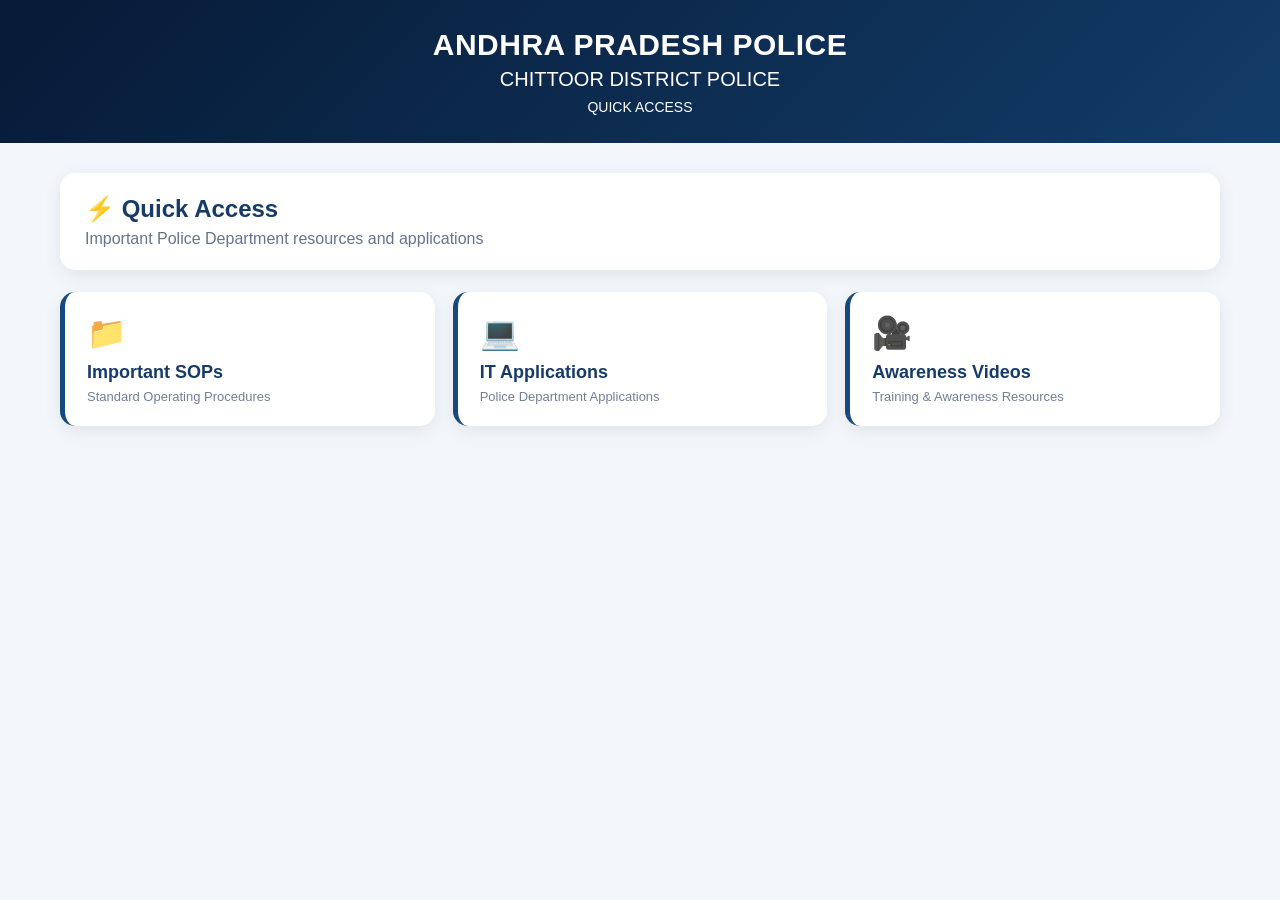
==== quicklinks.html @ dff14f7d "Create quicklinks.html" ====
<!DOCTYPE html>
<html lang="en">
<head>
<meta charset="UTF-8">
<meta name="viewport" content="width=device-width, initial-scale=1.0">

<title>Chittoor Police - Quick Access</title>

<style>

* {
    box-sizing: border-box;
}

body {
    margin: 0;
    font-family: Arial, Helvetica, sans-serif;
    background: #f3f6fa;
    color: #173b68;
}

/* HEADER */

.header {
    background: linear-gradient(135deg, #071a36, #123c68);
    color: white;
    text-align: center;
    padding: 28px 20px;
}

.header h1 {
    margin: 0;
    font-size: 30px;
    letter-spacing: .5px;
}

.header h2 {
    margin: 6px 0 0;
    font-size: 20px;
    font-weight: 500;
}

.header p {
    margin: 8px 0 0;
    font-size: 14px;
}

/* CONTAINER */

.container {
    max-width: 1200px;
    margin: 30px auto;
    padding: 0 20px;
}

/* TITLE */

.title-box {
    background: white;
    padding: 22px 25px;
    border-radius: 15px;
    box-shadow: 0 5px 18px rgba(0,0,0,.08);
    margin-bottom: 22px;
}

.title-box h2 {
    margin: 0;
    font-size: 24px;
}

.title-box p {
    margin: 7px 0 0;
    color: #64748b;
}

/* QUICK LINKS */

.quick-links {
    display: grid;
    grid-template-columns: repeat(3, 1fr);
    gap: 18px;
}

/* CARD */

.quick-card {
    background: white;
    border-radius: 15px;
    padding: 22px;
    text-decoration: none;
    color: #173b68;
    border-left: 5px solid #174a7c;
    box-shadow: 0 5px 18px rgba(0,0,0,.08);
    transition: all .2s ease;
    min-height: 125px;
}

.quick-card:hover {
    transform: translateY(-4px);
    box-shadow: 0 9px 25px rgba(0,0,0,.13);
}

.icon {
    font-size: 32px;
    margin-bottom: 10px;
}

.quick-card h3 {
    margin: 0 0 6px;
    font-size: 18px;
}

.quick-card p {
    margin: 0;
    color: #718096;
    font-size: 13px;
}

/* MOBILE */

@media (max-width: 800px) {

    .quick-links {
        grid-template-columns: 1fr;
    }

    .header h1 {
        font-size: 24px;
    }

    .header h2 {
        font-size: 17px;
    }
}

</style>
</head>

<body>

<header class="header">

    <h1>ANDHRA PRADESH POLICE</h1>

    <h2>CHITTOOR DISTRICT POLICE</h2>

    <p>QUICK ACCESS</p>

</header>


<div class="container">

    <div class="title-box">

        <h2>⚡ Quick Access</h2>

        <p>
            Important Police Department resources and applications
        </p>

    </div>


    <div class="quick-links">


        <!-- IMPORTANT SOPS -->

        <a href="#" class="quick-card">

            <div class="icon">📁</div>

            <h3>Important SOPs</h3>

            <p>
                Standard Operating Procedures
            </p>

        </a>


        <!-- IT APPLICATIONS -->

        <a href="#" class="quick-card">

            <div class="icon">💻</div>

            <h3>IT Applications</h3>

            <p>
                Police Department Applications
            </p>

        </a>


        <!-- AWARENESS VIDEOS -->

        <a href="#" class="quick-card">

            <div class="icon">🎥</div>

            <h3>Awareness Videos</h3>

            <p>
                Training & Awareness Resources
            </p>

        </a>


    </div>

</div>

</body>
</html>
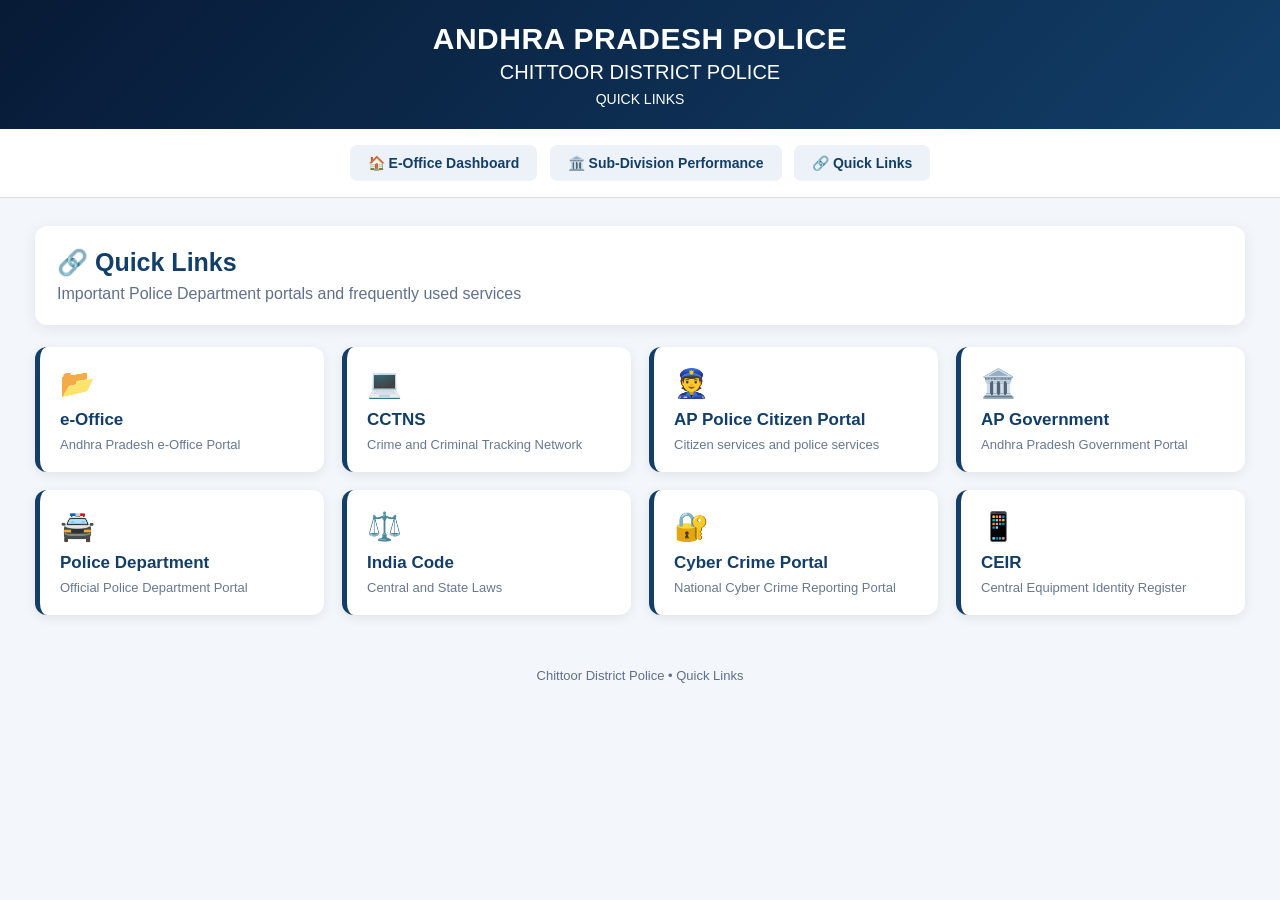
==== commit e6bbd3ee: "Update quicklinks.html" ====
--- a/quicklinks.html
+++ b/quicklinks.html
@@ -4,10 +4,9 @@
 <meta charset="UTF-8">
 <meta name="viewport" content="width=device-width, initial-scale=1.0">
 
-<title>Chittoor Police - Quick Access</title>
+<title>Chittoor Police - Quick Links</title>
 
 <style>
-
 * {
     box-sizing: border-box;
 }
@@ -16,202 +15,238 @@
     margin: 0;
     font-family: Arial, Helvetica, sans-serif;
     background: #f3f6fa;
-    color: #173b68;
+    color: #172033;
 }
 
 /* HEADER */
-
 .header {
-    background: linear-gradient(135deg, #071a36, #123c68);
+    background: linear-gradient(135deg, #071a36, #123e68);
     color: white;
     text-align: center;
-    padding: 28px 20px;
+    padding: 22px 15px;
+    box-shadow: 0 3px 12px rgba(0,0,0,0.20);
 }
 
 .header h1 {
     margin: 0;
     font-size: 30px;
-    letter-spacing: .5px;
+    letter-spacing: 0.5px;
 }
 
 .header h2 {
-    margin: 6px 0 0;
+    margin: 5px 0 0;
     font-size: 20px;
     font-weight: 500;
 }
 
 .header p {
-    margin: 8px 0 0;
+    margin: 7px 0 0;
     font-size: 14px;
 }
 
-/* CONTAINER */
-
+/* NAVIGATION */
+.nav {
+    background: white;
+    padding: 12px;
+    text-align: center;
+    border-bottom: 1px solid #ddd;
+}
+
+.nav a {
+    display: inline-block;
+    text-decoration: none;
+    color: #123e68;
+    background: #edf2f8;
+    padding: 10px 18px;
+    margin: 4px;
+    border-radius: 7px;
+    font-weight: bold;
+    font-size: 14px;
+}
+
+.nav a:hover {
+    background: #123e68;
+    color: white;
+}
+
+/* MAIN */
 .container {
-    max-width: 1200px;
-    margin: 30px auto;
+    max-width: 1250px;
+    margin: 28px auto;
     padding: 0 20px;
 }
-
-/* TITLE */
 
 .title-box {
     background: white;
-    padding: 22px 25px;
-    border-radius: 15px;
-    box-shadow: 0 5px 18px rgba(0,0,0,.08);
+    border-radius: 12px;
+    padding: 22px;
+    box-shadow: 0 3px 15px rgba(0,0,0,0.08);
     margin-bottom: 22px;
 }
 
 .title-box h2 {
     margin: 0;
-    font-size: 24px;
+    color: #123e68;
+    font-size: 25px;
 }
 
 .title-box p {
+    margin: 8px 0 0;
+    color: #60708a;
+}
+
+/* QUICK LINKS GRID */
+.links {
+    display: grid;
+    grid-template-columns: repeat(4, 1fr);
+    gap: 18px;
+}
+
+.link-card {
+    background: white;
+    border-radius: 12px;
+    padding: 20px;
+    text-decoration: none;
+    color: #172033;
+    border-left: 5px solid #123e68;
+    box-shadow: 0 3px 12px rgba(0,0,0,0.08);
+    transition: 0.2s;
+}
+
+.link-card:hover {
+    transform: translateY(-3px);
+    box-shadow: 0 7px 18px rgba(0,0,0,0.15);
+    background: #f8fbff;
+}
+
+.icon {
+    font-size: 28px;
+    margin-bottom: 10px;
+}
+
+.link-card h3 {
+    margin: 0;
+    color: #123e68;
+    font-size: 17px;
+}
+
+.link-card p {
     margin: 7px 0 0;
-    color: #64748b;
-}
-
-/* QUICK LINKS */
-
-.quick-links {
-    display: grid;
-    grid-template-columns: repeat(3, 1fr);
-    gap: 18px;
-}
-
-/* CARD */
-
-.quick-card {
-    background: white;
-    border-radius: 15px;
-    padding: 22px;
-    text-decoration: none;
-    color: #173b68;
-    border-left: 5px solid #174a7c;
-    box-shadow: 0 5px 18px rgba(0,0,0,.08);
-    transition: all .2s ease;
-    min-height: 125px;
-}
-
-.quick-card:hover {
-    transform: translateY(-4px);
-    box-shadow: 0 9px 25px rgba(0,0,0,.13);
-}
-
-.icon {
-    font-size: 32px;
-    margin-bottom: 10px;
-}
-
-.quick-card h3 {
-    margin: 0 0 6px;
-    font-size: 18px;
-}
-
-.quick-card p {
-    margin: 0;
-    color: #718096;
+    color: #687891;
     font-size: 13px;
 }
 
+/* FOOTER */
+.footer {
+    text-align: center;
+    padding: 25px;
+    color: #60708a;
+    font-size: 13px;
+}
+
 /* MOBILE */
-
-@media (max-width: 800px) {
-
-    .quick-links {
+@media (max-width: 900px) {
+    .links {
+        grid-template-columns: repeat(2, 1fr);
+    }
+}
+
+@media (max-width: 600px) {
+    .links {
         grid-template-columns: 1fr;
     }
 
     .header h1 {
-        font-size: 24px;
+        font-size: 23px;
     }
 
     .header h2 {
         font-size: 17px;
     }
 }
-
 </style>
 </head>
 
 <body>
 
-<header class="header">
-
+<!-- HEADER -->
+<div class="header">
     <h1>ANDHRA PRADESH POLICE</h1>
-
     <h2>CHITTOOR DISTRICT POLICE</h2>
-
-    <p>QUICK ACCESS</p>
-
-</header>
-
-
+    <p>QUICK LINKS</p>
+</div>
+
+<!-- NAVIGATION -->
+<div class="nav">
+    <a href="index.html">🏠 E-Office Dashboard</a>
+    <a href="subdivision.html">🏛️ Sub-Division Performance</a>
+    <a href="quicklinks.html">🔗 Quick Links</a>
+</div>
+
+<!-- MAIN -->
 <div class="container">
 
     <div class="title-box">
-
-        <h2>⚡ Quick Access</h2>
-
-        <p>
-            Important Police Department resources and applications
-        </p>
-
+        <h2>🔗 Quick Links</h2>
+        <p>Important Police Department portals and frequently used services</p>
     </div>
 
-
-    <div class="quick-links">
-
-
-        <!-- IMPORTANT SOPS -->
-
-        <a href="#" class="quick-card">
-
-            <div class="icon">📁</div>
-
-            <h3>Important SOPs</h3>
-
-            <p>
-                Standard Operating Procedures
-            </p>
-
-        </a>
-
-
-        <!-- IT APPLICATIONS -->
-
-        <a href="#" class="quick-card">
-
+    <div class="links">
+
+        <a class="link-card" href="https://www.eoffice.ap.gov.in/" target="_blank">
+            <div class="icon">📂</div>
+            <h3>e-Office</h3>
+            <p>Andhra Pradesh e-Office Portal</p>
+        </a>
+
+        <a class="link-card" href="https://cctns.ap.gov.in/" target="_blank">
             <div class="icon">💻</div>
-
-            <h3>IT Applications</h3>
-
-            <p>
-                Police Department Applications
-            </p>
-
-        </a>
-
-
-        <!-- AWARENESS VIDEOS -->
-
-        <a href="#" class="quick-card">
-
-            <div class="icon">🎥</div>
-
-            <h3>Awareness Videos</h3>
-
-            <p>
-                Training & Awareness Resources
-            </p>
-
-        </a>
-
+            <h3>CCTNS</h3>
+            <p>Crime and Criminal Tracking Network</p>
+        </a>
+
+        <a class="link-card" href="https://citizen.appolice.gov.in/" target="_blank">
+            <div class="icon">👮</div>
+            <h3>AP Police Citizen Portal</h3>
+            <p>Citizen services and police services</p>
+        </a>
+
+        <a class="link-card" href="https://www.ap.gov.in/" target="_blank">
+            <div class="icon">🏛️</div>
+            <h3>AP Government</h3>
+            <p>Andhra Pradesh Government Portal</p>
+        </a>
+
+        <a class="link-card" href="https://www.police.gov.in/" target="_blank">
+            <div class="icon">🚔</div>
+            <h3>Police Department</h3>
+            <p>Official Police Department Portal</p>
+        </a>
+
+        <a class="link-card" href="https://www.indiacode.nic.in/" target="_blank">
+            <div class="icon">⚖️</div>
+            <h3>India Code</h3>
+            <p>Central and State Laws</p>
+        </a>
+
+        <a class="link-card" href="https://www.cybercrime.gov.in/" target="_blank">
+            <div class="icon">🔐</div>
+            <h3>Cyber Crime Portal</h3>
+            <p>National Cyber Crime Reporting Portal</p>
+        </a>
+
+        <a class="link-card" href="https://www.ceir.gov.in/" target="_blank">
+            <div class="icon">📱</div>
+            <h3>CEIR</h3>
+            <p>Central Equipment Identity Register</p>
+        </a>
 
     </div>
 
+</div>
+
+<div class="footer">
+    Chittoor District Police • Quick Links
 </div>
 
 </body>
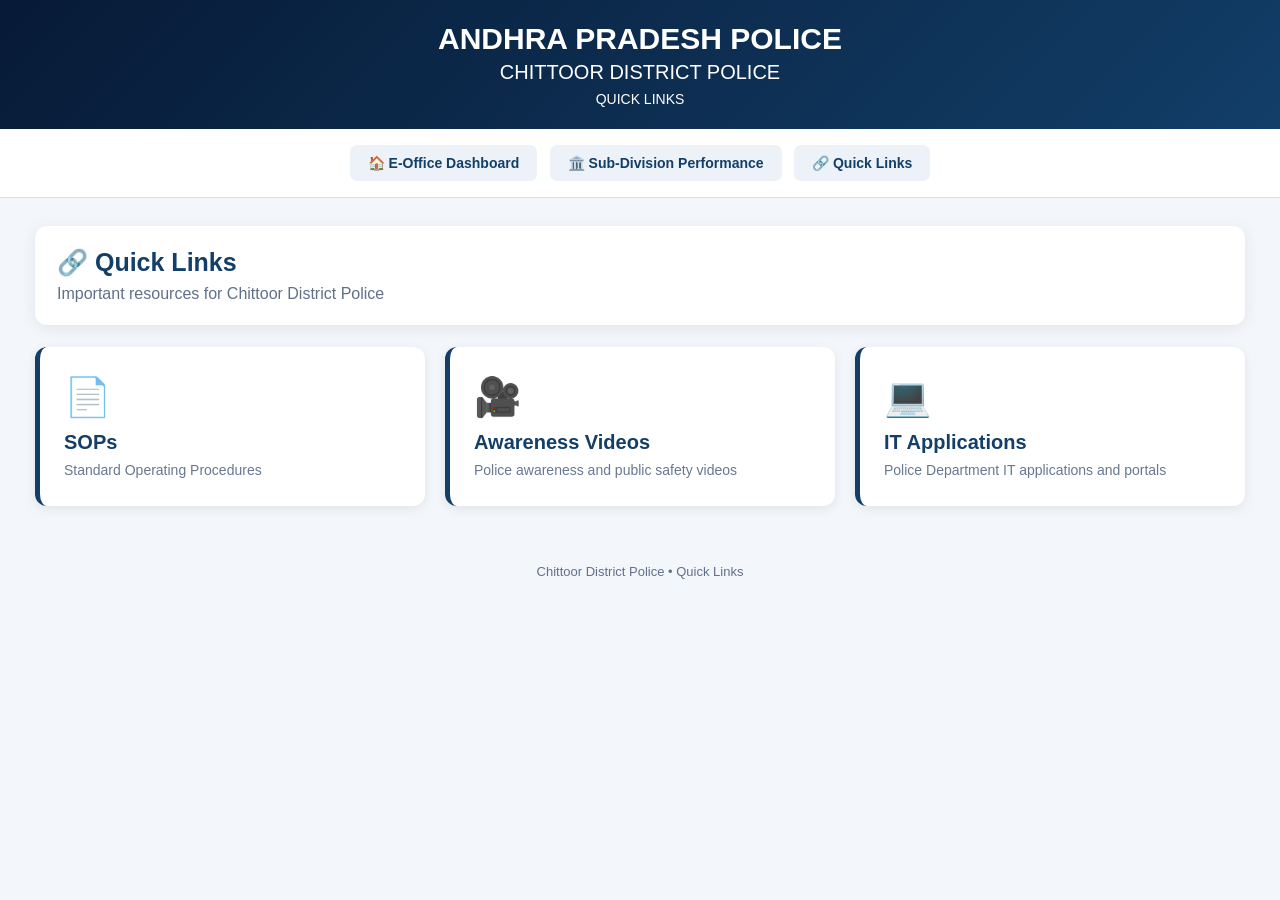
==== commit 740d3169: "Update quicklinks.html" ====
--- a/quicklinks.html
+++ b/quicklinks.html
@@ -24,13 +24,11 @@
     color: white;
     text-align: center;
     padding: 22px 15px;
-    box-shadow: 0 3px 12px rgba(0,0,0,0.20);
 }
 
 .header h1 {
     margin: 0;
     font-size: 30px;
-    letter-spacing: 0.5px;
 }
 
 .header h2 {
@@ -80,8 +78,8 @@
     background: white;
     border-radius: 12px;
     padding: 22px;
+    margin-bottom: 22px;
     box-shadow: 0 3px 15px rgba(0,0,0,0.08);
-    margin-bottom: 22px;
 }
 
 .title-box h2 {
@@ -95,51 +93,51 @@
     color: #60708a;
 }
 
-/* QUICK LINKS GRID */
+/* LINK CARDS */
 .links {
     display: grid;
-    grid-template-columns: repeat(4, 1fr);
-    gap: 18px;
+    grid-template-columns: repeat(3, 1fr);
+    gap: 20px;
 }
 
 .link-card {
     background: white;
     border-radius: 12px;
-    padding: 20px;
+    padding: 28px 24px;
     text-decoration: none;
     color: #172033;
     border-left: 5px solid #123e68;
     box-shadow: 0 3px 12px rgba(0,0,0,0.08);
     transition: 0.2s;
+    min-height: 150px;
 }
 
 .link-card:hover {
     transform: translateY(-3px);
     box-shadow: 0 7px 18px rgba(0,0,0,0.15);
-    background: #f8fbff;
 }
 
 .icon {
-    font-size: 28px;
-    margin-bottom: 10px;
+    font-size: 38px;
+    margin-bottom: 12px;
 }
 
 .link-card h3 {
     margin: 0;
     color: #123e68;
-    font-size: 17px;
+    font-size: 20px;
 }
 
 .link-card p {
-    margin: 7px 0 0;
+    margin: 8px 0 0;
     color: #687891;
-    font-size: 13px;
+    font-size: 14px;
 }
 
 /* FOOTER */
 .footer {
     text-align: center;
-    padding: 25px;
+    padding: 30px;
     color: #60708a;
     font-size: 13px;
 }
@@ -147,21 +145,7 @@
 /* MOBILE */
 @media (max-width: 900px) {
     .links {
-        grid-template-columns: repeat(2, 1fr);
-    }
-}
-
-@media (max-width: 600px) {
-    .links {
         grid-template-columns: 1fr;
-    }
-
-    .header h1 {
-        font-size: 23px;
-    }
-
-    .header h2 {
-        font-size: 17px;
     }
 }
 </style>
@@ -188,57 +172,30 @@
 
     <div class="title-box">
         <h2>🔗 Quick Links</h2>
-        <p>Important Police Department portals and frequently used services</p>
+        <p>Important resources for Chittoor District Police</p>
     </div>
 
     <div class="links">
 
-        <a class="link-card" href="https://www.eoffice.ap.gov.in/" target="_blank">
-            <div class="icon">📂</div>
-            <h3>e-Office</h3>
-            <p>Andhra Pradesh e-Office Portal</p>
+        <!-- SOPs -->
+        <a class="link-card" href="#" onclick="alert('SOPs section will be added here.'); return false;">
+            <div class="icon">📄</div>
+            <h3>SOPs</h3>
+            <p>Standard Operating Procedures</p>
         </a>
 
-        <a class="link-card" href="https://cctns.ap.gov.in/" target="_blank">
+        <!-- Awareness Videos -->
+        <a class="link-card" href="#" onclick="alert('Awareness Videos section will be added here.'); return false;">
+            <div class="icon">🎥</div>
+            <h3>Awareness Videos</h3>
+            <p>Police awareness and public safety videos</p>
+        </a>
+
+        <!-- IT Applications -->
+        <a class="link-card" href="#" onclick="alert('IT Applications section will be added here.'); return false;">
             <div class="icon">💻</div>
-            <h3>CCTNS</h3>
-            <p>Crime and Criminal Tracking Network</p>
-        </a>
-
-        <a class="link-card" href="https://citizen.appolice.gov.in/" target="_blank">
-            <div class="icon">👮</div>
-            <h3>AP Police Citizen Portal</h3>
-            <p>Citizen services and police services</p>
-        </a>
-
-        <a class="link-card" href="https://www.ap.gov.in/" target="_blank">
-            <div class="icon">🏛️</div>
-            <h3>AP Government</h3>
-            <p>Andhra Pradesh Government Portal</p>
-        </a>
-
-        <a class="link-card" href="https://www.police.gov.in/" target="_blank">
-            <div class="icon">🚔</div>
-            <h3>Police Department</h3>
-            <p>Official Police Department Portal</p>
-        </a>
-
-        <a class="link-card" href="https://www.indiacode.nic.in/" target="_blank">
-            <div class="icon">⚖️</div>
-            <h3>India Code</h3>
-            <p>Central and State Laws</p>
-        </a>
-
-        <a class="link-card" href="https://www.cybercrime.gov.in/" target="_blank">
-            <div class="icon">🔐</div>
-            <h3>Cyber Crime Portal</h3>
-            <p>National Cyber Crime Reporting Portal</p>
-        </a>
-
-        <a class="link-card" href="https://www.ceir.gov.in/" target="_blank">
-            <div class="icon">📱</div>
-            <h3>CEIR</h3>
-            <p>Central Equipment Identity Register</p>
+            <h3>IT Applications</h3>
+            <p>Police Department IT applications and portals</p>
         </a>
 
     </div>
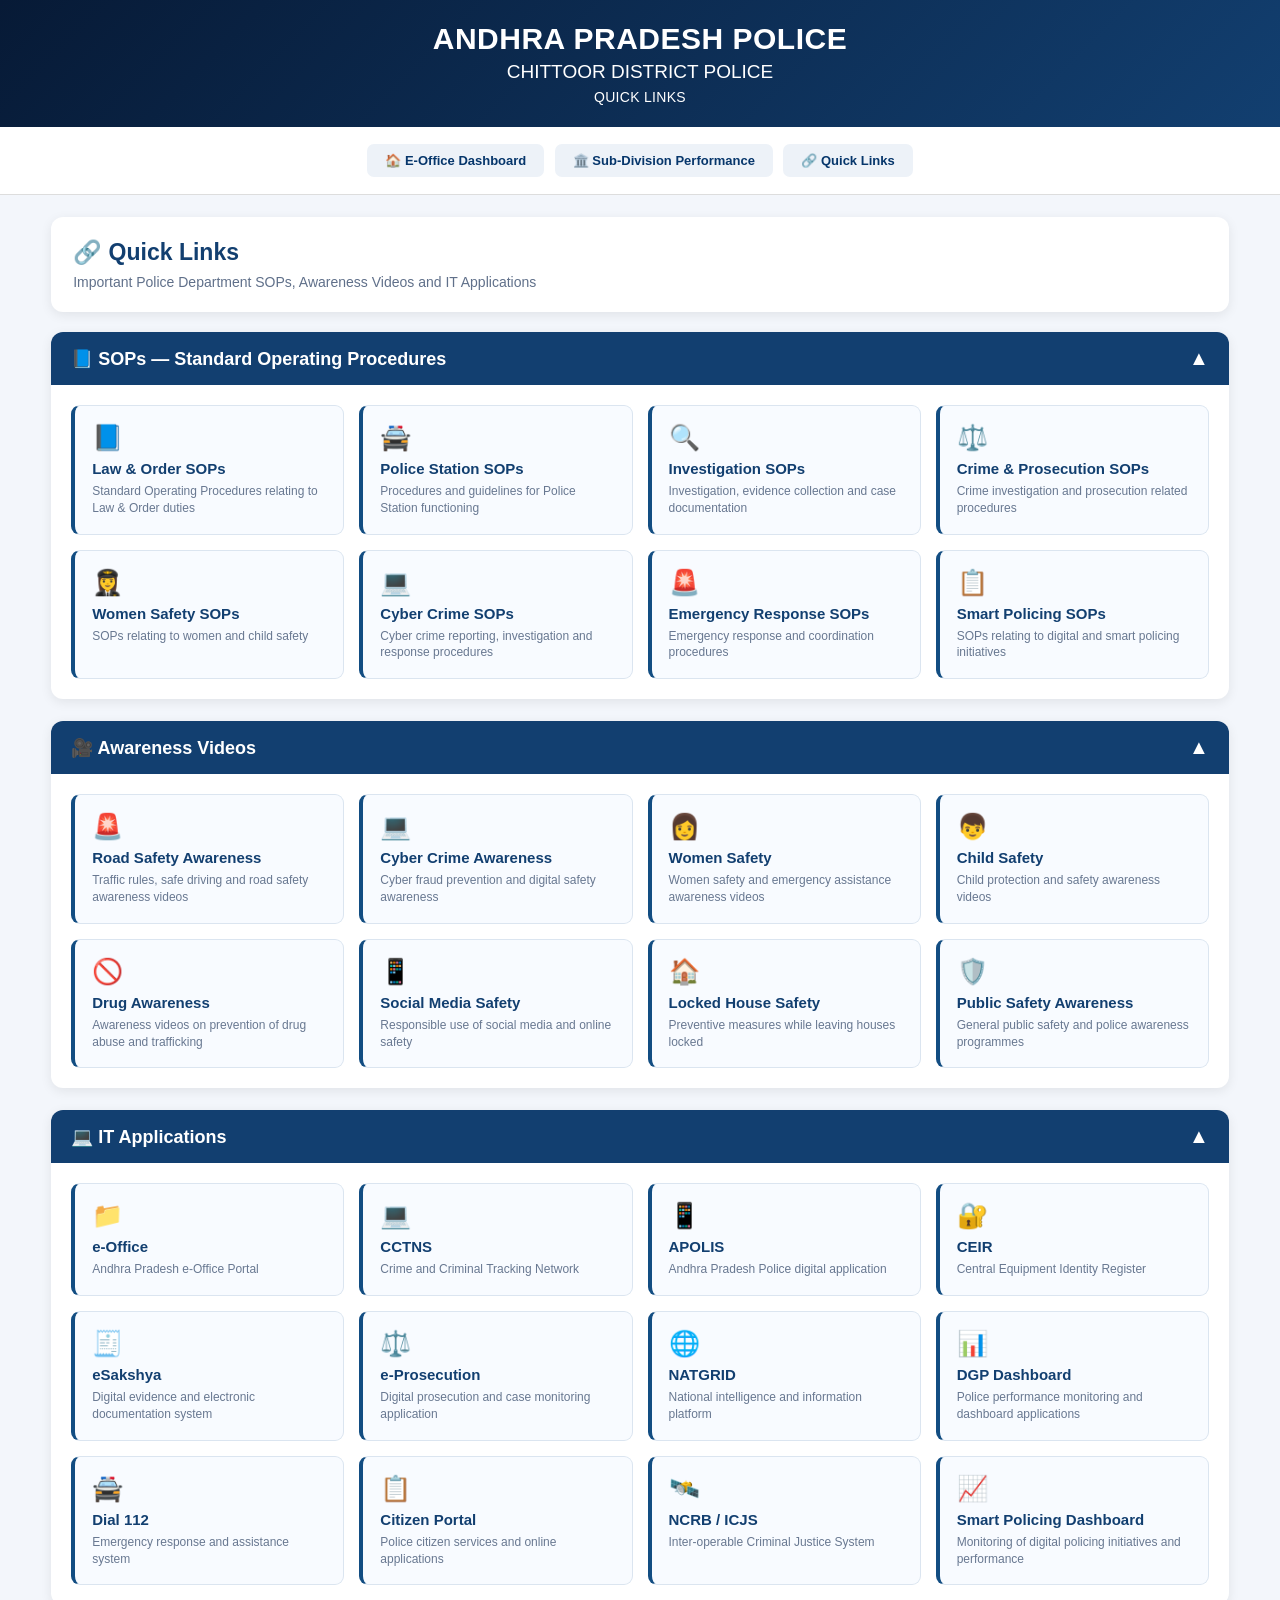
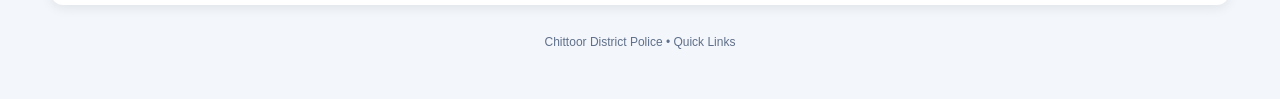
==== commit e26d86a2: "Update quicklinks.html" ====
--- a/quicklinks.html
+++ b/quicklinks.html
@@ -7,204 +7,808 @@
 <title>Chittoor Police - Quick Links</title>
 
 <style>
-* {
-    box-sizing: border-box;
-}
-
-body {
-    margin: 0;
-    font-family: Arial, Helvetica, sans-serif;
-    background: #f3f6fa;
-    color: #172033;
-}
-
-/* HEADER */
-.header {
-    background: linear-gradient(135deg, #071a36, #123e68);
-    color: white;
-    text-align: center;
-    padding: 22px 15px;
-}
-
-.header h1 {
-    margin: 0;
-    font-size: 30px;
-}
-
-.header h2 {
-    margin: 5px 0 0;
-    font-size: 20px;
-    font-weight: 500;
-}
-
-.header p {
-    margin: 7px 0 0;
-    font-size: 14px;
-}
-
-/* NAVIGATION */
-.nav {
-    background: white;
-    padding: 12px;
-    text-align: center;
-    border-bottom: 1px solid #ddd;
-}
-
-.nav a {
-    display: inline-block;
-    text-decoration: none;
-    color: #123e68;
-    background: #edf2f8;
-    padding: 10px 18px;
-    margin: 4px;
-    border-radius: 7px;
-    font-weight: bold;
-    font-size: 14px;
-}
-
-.nav a:hover {
-    background: #123e68;
-    color: white;
-}
-
-/* MAIN */
-.container {
-    max-width: 1250px;
-    margin: 28px auto;
-    padding: 0 20px;
-}
-
-.title-box {
-    background: white;
-    border-radius: 12px;
-    padding: 22px;
-    margin-bottom: 22px;
-    box-shadow: 0 3px 15px rgba(0,0,0,0.08);
-}
-
-.title-box h2 {
-    margin: 0;
-    color: #123e68;
-    font-size: 25px;
-}
-
-.title-box p {
-    margin: 8px 0 0;
-    color: #60708a;
-}
-
-/* LINK CARDS */
-.links {
-    display: grid;
-    grid-template-columns: repeat(3, 1fr);
-    gap: 20px;
-}
-
-.link-card {
-    background: white;
-    border-radius: 12px;
-    padding: 28px 24px;
-    text-decoration: none;
-    color: #172033;
-    border-left: 5px solid #123e68;
-    box-shadow: 0 3px 12px rgba(0,0,0,0.08);
-    transition: 0.2s;
-    min-height: 150px;
-}
-
-.link-card:hover {
-    transform: translateY(-3px);
-    box-shadow: 0 7px 18px rgba(0,0,0,0.15);
-}
-
-.icon {
-    font-size: 38px;
-    margin-bottom: 12px;
-}
-
-.link-card h3 {
-    margin: 0;
-    color: #123e68;
-    font-size: 20px;
-}
-
-.link-card p {
-    margin: 8px 0 0;
-    color: #687891;
-    font-size: 14px;
-}
-
-/* FOOTER */
-.footer {
-    text-align: center;
-    padding: 30px;
-    color: #60708a;
-    font-size: 13px;
-}
-
-/* MOBILE */
-@media (max-width: 900px) {
-    .links {
-        grid-template-columns: 1fr;
+
+*{
+    box-sizing:border-box;
+}
+
+body{
+    margin:0;
+    font-family:Arial, Helvetica, sans-serif;
+    background:#f3f6fb;
+    color:#172033;
+}
+
+/* ================= HEADER ================= */
+
+.header{
+    background:linear-gradient(135deg,#071a36,#123f70);
+    color:white;
+    text-align:center;
+    padding:22px 15px;
+}
+
+.header h1{
+    margin:0;
+    font-size:30px;
+    letter-spacing:.5px;
+}
+
+.header h2{
+    margin:5px 0 0;
+    font-size:19px;
+    font-weight:500;
+}
+
+.header p{
+    margin:6px 0 0;
+    font-size:14px;
+    letter-spacing:.3px;
+}
+
+/* ================= NAVIGATION ================= */
+
+.nav{
+    background:white;
+    padding:14px;
+    text-align:center;
+    border-bottom:1px solid #ddd;
+}
+
+.nav a{
+    display:inline-block;
+    text-decoration:none;
+    background:#edf2f8;
+    color:#06366b;
+    padding:9px 18px;
+    margin:3px;
+    border-radius:7px;
+    font-size:13px;
+    font-weight:bold;
+}
+
+.nav a:hover{
+    background:#dce8f7;
+}
+
+/* ================= MAIN ================= */
+
+.container{
+    width:92%;
+    max-width:1250px;
+    margin:22px auto 50px;
+}
+
+/* ================= PAGE TITLE ================= */
+
+.page-title{
+    background:white;
+    border-radius:12px;
+    padding:22px;
+    box-shadow:0 3px 12px rgba(0,0,0,.08);
+    margin-bottom:20px;
+}
+
+.page-title h2{
+    margin:0;
+    color:#123f70;
+    font-size:23px;
+}
+
+.page-title p{
+    margin:8px 0 0;
+    color:#60708a;
+    font-size:14px;
+}
+
+/* ================= SECTION ================= */
+
+.section{
+    background:white;
+    border-radius:12px;
+    margin-bottom:22px;
+    box-shadow:0 3px 12px rgba(0,0,0,.08);
+    overflow:hidden;
+}
+
+.section-header{
+    background:#123f70;
+    color:white;
+    padding:15px 20px;
+    display:flex;
+    justify-content:space-between;
+    align-items:center;
+    cursor:pointer;
+}
+
+.section-header h3{
+    margin:0;
+    font-size:18px;
+}
+
+.section-header span{
+    font-size:20px;
+}
+
+.section-content{
+    padding:20px;
+}
+
+/* ================= CARDS ================= */
+
+.links-grid{
+    display:grid;
+    grid-template-columns:repeat(4,1fr);
+    gap:15px;
+}
+
+.link-card{
+    display:block;
+    text-decoration:none;
+    color:#172033;
+    background:#f8fbff;
+    border:1px solid #dbe5f0;
+    border-left:4px solid #124d82;
+    border-radius:9px;
+    padding:17px;
+    min-height:105px;
+    transition:.2s;
+}
+
+.link-card:hover{
+    transform:translateY(-2px);
+    box-shadow:0 5px 15px rgba(0,0,0,.10);
+    background:#eef6ff;
+}
+
+.icon{
+    font-size:25px;
+    margin-bottom:8px;
+}
+
+.link-card h4{
+    margin:0 0 6px;
+    color:#123f70;
+    font-size:15px;
+}
+
+.link-card p{
+    margin:0;
+    color:#687891;
+    font-size:12px;
+    line-height:1.4;
+}
+
+/* ================= FOOTER ================= */
+
+.footer{
+    text-align:center;
+    color:#60708a;
+    font-size:12px;
+    margin-top:30px;
+}
+
+/* ================= MOBILE ================= */
+
+@media(max-width:1000px){
+
+    .links-grid{
+        grid-template-columns:repeat(2,1fr);
     }
-}
+
+}
+
+@media(max-width:600px){
+
+    .header h1{
+        font-size:23px;
+    }
+
+    .header h2{
+        font-size:16px;
+    }
+
+    .container{
+        width:95%;
+    }
+
+    .links-grid{
+        grid-template-columns:1fr;
+    }
+
+    .section-header h3{
+        font-size:16px;
+    }
+
+}
+
 </style>
 </head>
 
 <body>
 
-<!-- HEADER -->
+<!-- ================= HEADER ================= -->
+
 <div class="header">
+
     <h1>ANDHRA PRADESH POLICE</h1>
+
     <h2>CHITTOOR DISTRICT POLICE</h2>
+
     <p>QUICK LINKS</p>
+
 </div>
 
-<!-- NAVIGATION -->
+
+<!-- ================= NAVIGATION ================= -->
+
 <div class="nav">
+
     <a href="index.html">🏠 E-Office Dashboard</a>
+
     <a href="subdivision.html">🏛️ Sub-Division Performance</a>
+
     <a href="quicklinks.html">🔗 Quick Links</a>
+
 </div>
 
-<!-- MAIN -->
+
+<!-- ================= MAIN ================= -->
+
 <div class="container">
 
-    <div class="title-box">
+
+    <!-- PAGE TITLE -->
+
+    <div class="page-title">
+
         <h2>🔗 Quick Links</h2>
-        <p>Important resources for Chittoor District Police</p>
+
+        <p>
+            Important Police Department SOPs, Awareness Videos and IT Applications
+        </p>
+
     </div>
 
-    <div class="links">
-
-        <!-- SOPs -->
-        <a class="link-card" href="#" onclick="alert('SOPs section will be added here.'); return false;">
-            <div class="icon">📄</div>
-            <h3>SOPs</h3>
-            <p>Standard Operating Procedures</p>
-        </a>
-
-        <!-- Awareness Videos -->
-        <a class="link-card" href="#" onclick="alert('Awareness Videos section will be added here.'); return false;">
-            <div class="icon">🎥</div>
-            <h3>Awareness Videos</h3>
-            <p>Police awareness and public safety videos</p>
-        </a>
-
-        <!-- IT Applications -->
-        <a class="link-card" href="#" onclick="alert('IT Applications section will be added here.'); return false;">
-            <div class="icon">💻</div>
-            <h3>IT Applications</h3>
-            <p>Police Department IT applications and portals</p>
-        </a>
+
+
+    <!-- ================================================= -->
+    <!-- SOPs -->
+    <!-- ================================================= -->
+
+    <div class="section">
+
+        <div class="section-header"
+             onclick="toggleSection('sops','sopArrow')">
+
+            <h3>📘 SOPs — Standard Operating Procedures</h3>
+
+            <span id="sopArrow">▲</span>
+
+        </div>
+
+        <div class="section-content" id="sops">
+
+            <div class="links-grid">
+
+
+                <a class="link-card"
+                   href="#"
+                   target="_blank">
+
+                    <div class="icon">📘</div>
+
+                    <h4>Law & Order SOPs</h4>
+
+                    <p>
+                        Standard Operating Procedures relating to Law & Order duties
+                    </p>
+
+                </a>
+
+
+                <a class="link-card"
+                   href="#"
+                   target="_blank">
+
+                    <div class="icon">🚔</div>
+
+                    <h4>Police Station SOPs</h4>
+
+                    <p>
+                        Procedures and guidelines for Police Station functioning
+                    </p>
+
+                </a>
+
+
+                <a class="link-card"
+                   href="#"
+                   target="_blank">
+
+                    <div class="icon">🔍</div>
+
+                    <h4>Investigation SOPs</h4>
+
+                    <p>
+                        Investigation, evidence collection and case documentation
+                    </p>
+
+                </a>
+
+
+                <a class="link-card"
+                   href="#"
+                   target="_blank">
+
+                    <div class="icon">⚖️</div>
+
+                    <h4>Crime & Prosecution SOPs</h4>
+
+                    <p>
+                        Crime investigation and prosecution related procedures
+                    </p>
+
+                </a>
+
+
+                <a class="link-card"
+                   href="#"
+                   target="_blank">
+
+                    <div class="icon">👩‍✈️</div>
+
+                    <h4>Women Safety SOPs</h4>
+
+                    <p>
+                        SOPs relating to women and child safety
+                    </p>
+
+                </a>
+
+
+                <a class="link-card"
+                   href="#"
+                   target="_blank">
+
+                    <div class="icon">💻</div>
+
+                    <h4>Cyber Crime SOPs</h4>
+
+                    <p>
+                        Cyber crime reporting, investigation and response procedures
+                    </p>
+
+                </a>
+
+
+                <a class="link-card"
+                   href="#"
+                   target="_blank">
+
+                    <div class="icon">🚨</div>
+
+                    <h4>Emergency Response SOPs</h4>
+
+                    <p>
+                        Emergency response and coordination procedures
+                    </p>
+
+                </a>
+
+
+                <a class="link-card"
+                   href="#"
+                   target="_blank">
+
+                    <div class="icon">📋</div>
+
+                    <h4>Smart Policing SOPs</h4>
+
+                    <p>
+                        SOPs relating to digital and smart policing initiatives
+                    </p>
+
+                </a>
+
+
+            </div>
+
+        </div>
 
     </div>
 
+
+
+    <!-- ================================================= -->
+    <!-- AWARENESS VIDEOS -->
+    <!-- ================================================= -->
+
+    <div class="section">
+
+        <div class="section-header"
+             onclick="toggleSection('videos','videoArrow')">
+
+            <h3>🎥 Awareness Videos</h3>
+
+            <span id="videoArrow">▲</span>
+
+        </div>
+
+        <div class="section-content" id="videos">
+
+            <div class="links-grid">
+
+
+                <a class="link-card"
+                   href="#"
+                   target="_blank">
+
+                    <div class="icon">🚨</div>
+
+                    <h4>Road Safety Awareness</h4>
+
+                    <p>
+                        Traffic rules, safe driving and road safety awareness videos
+                    </p>
+
+                </a>
+
+
+                <a class="link-card"
+                   href="#"
+                   target="_blank">
+
+                    <div class="icon">💻</div>
+
+                    <h4>Cyber Crime Awareness</h4>
+
+                    <p>
+                        Cyber fraud prevention and digital safety awareness
+                    </p>
+
+                </a>
+
+
+                <a class="link-card"
+                   href="#"
+                   target="_blank">
+
+                    <div class="icon">👩</div>
+
+                    <h4>Women Safety</h4>
+
+                    <p>
+                        Women safety and emergency assistance awareness videos
+                    </p>
+
+                </a>
+
+
+                <a class="link-card"
+                   href="#"
+                   target="_blank">
+
+                    <div class="icon">👦</div>
+
+                    <h4>Child Safety</h4>
+
+                    <p>
+                        Child protection and safety awareness videos
+                    </p>
+
+                </a>
+
+
+                <a class="link-card"
+                   href="#"
+                   target="_blank">
+
+                    <div class="icon">🚫</div>
+
+                    <h4>Drug Awareness</h4>
+
+                    <p>
+                        Awareness videos on prevention of drug abuse and trafficking
+                    </p>
+
+                </a>
+
+
+                <a class="link-card"
+                   href="#"
+                   target="_blank">
+
+                    <div class="icon">📱</div>
+
+                    <h4>Social Media Safety</h4>
+
+                    <p>
+                        Responsible use of social media and online safety
+                    </p>
+
+                </a>
+
+
+                <a class="link-card"
+                   href="#"
+                   target="_blank">
+
+                    <div class="icon">🏠</div>
+
+                    <h4>Locked House Safety</h4>
+
+                    <p>
+                        Preventive measures while leaving houses locked
+                    </p>
+
+                </a>
+
+
+                <a class="link-card"
+                   href="#"
+                   target="_blank">
+
+                    <div class="icon">🛡️</div>
+
+                    <h4>Public Safety Awareness</h4>
+
+                    <p>
+                        General public safety and police awareness programmes
+                    </p>
+
+                </a>
+
+
+            </div>
+
+        </div>
+
+    </div>
+
+
+
+    <!-- ================================================= -->
+    <!-- IT APPLICATIONS -->
+    <!-- ================================================= -->
+
+    <div class="section">
+
+        <div class="section-header"
+             onclick="toggleSection('apps','appArrow')">
+
+            <h3>💻 IT Applications</h3>
+
+            <span id="appArrow">▲</span>
+
+        </div>
+
+        <div class="section-content" id="apps">
+
+            <div class="links-grid">
+
+
+                <a class="link-card"
+                   href="https://www.eoffice.ap.gov.in/"
+                   target="_blank">
+
+                    <div class="icon">📁</div>
+
+                    <h4>e-Office</h4>
+
+                    <p>
+                        Andhra Pradesh e-Office Portal
+                    </p>
+
+                </a>
+
+
+                <a class="link-card"
+                   href="https://cctns.ap.gov.in/"
+                   target="_blank">
+
+                    <div class="icon">💻</div>
+
+                    <h4>CCTNS</h4>
+
+                    <p>
+                        Crime and Criminal Tracking Network
+                    </p>
+
+                </a>
+
+
+                <a class="link-card"
+                   href="#"
+                   target="_blank">
+
+                    <div class="icon">📱</div>
+
+                    <h4>APOLIS</h4>
+
+                    <p>
+                        Andhra Pradesh Police digital application
+                    </p>
+
+                </a>
+
+
+                <a class="link-card"
+                   href="#"
+                   target="_blank">
+
+                    <div class="icon">🔐</div>
+
+                    <h4>CEIR</h4>
+
+                    <p>
+                        Central Equipment Identity Register
+                    </p>
+
+                </a>
+
+
+                <a class="link-card"
+                   href="#"
+                   target="_blank">
+
+                    <div class="icon">🧾</div>
+
+                    <h4>eSakshya</h4>
+
+                    <p>
+                        Digital evidence and electronic documentation system
+                    </p>
+
+                </a>
+
+
+                <a class="link-card"
+                   href="#"
+                   target="_blank">
+
+                    <div class="icon">⚖️</div>
+
+                    <h4>e-Prosecution</h4>
+
+                    <p>
+                        Digital prosecution and case monitoring application
+                    </p>
+
+                </a>
+
+
+                <a class="link-card"
+                   href="#"
+                   target="_blank">
+
+                    <div class="icon">🌐</div>
+
+                    <h4>NATGRID</h4>
+
+                    <p>
+                        National intelligence and information platform
+                    </p>
+
+                </a>
+
+
+                <a class="link-card"
+                   href="#"
+                   target="_blank">
+
+                    <div class="icon">📊</div>
+
+                    <h4>DGP Dashboard</h4>
+
+                    <p>
+                        Police performance monitoring and dashboard applications
+                    </p>
+
+                </a>
+
+
+                <a class="link-card"
+                   href="#"
+                   target="_blank">
+
+                    <div class="icon">🚔</div>
+
+                    <h4>Dial 112</h4>
+
+                    <p>
+                        Emergency response and assistance system
+                    </p>
+
+                </a>
+
+
+                <a class="link-card"
+                   href="#"
+                   target="_blank">
+
+                    <div class="icon">📋</div>
+
+                    <h4>Citizen Portal</h4>
+
+                    <p>
+                        Police citizen services and online applications
+                    </p>
+
+                </a>
+
+
+                <a class="link-card"
+                   href="#"
+                   target="_blank">
+
+                    <div class="icon">🛰️</div>
+
+                    <h4>NCRB / ICJS</h4>
+
+                    <p>
+                        Inter-operable Criminal Justice System
+                    </p>
+
+                </a>
+
+
+                <a class="link-card"
+                   href="#"
+                   target="_blank">
+
+                    <div class="icon">📈</div>
+
+                    <h4>Smart Policing Dashboard</h4>
+
+                    <p>
+                        Monitoring of digital policing initiatives and performance
+                    </p>
+
+                </a>
+
+
+            </div>
+
+        </div>
+
+    </div>
+
+
+
+    <div class="footer">
+
+        Chittoor District Police • Quick Links
+
+    </div>
+
 </div>
 
-<div class="footer">
-    Chittoor District Police • Quick Links
-</div>
+
+<!-- ================= JAVASCRIPT ================= -->
+
+<script>
+
+function toggleSection(sectionId, arrowId){
+
+    const section = document.getElementById(sectionId);
+    const arrow = document.getElementById(arrowId);
+
+    if(section.style.display === "none"){
+
+        section.style.display = "block";
+        arrow.innerHTML = "▲";
+
+    }else{
+
+        section.style.display = "none";
+        arrow.innerHTML = "▼";
+
+    }
+
+}
+
+</script>
 
 </body>
 </html>
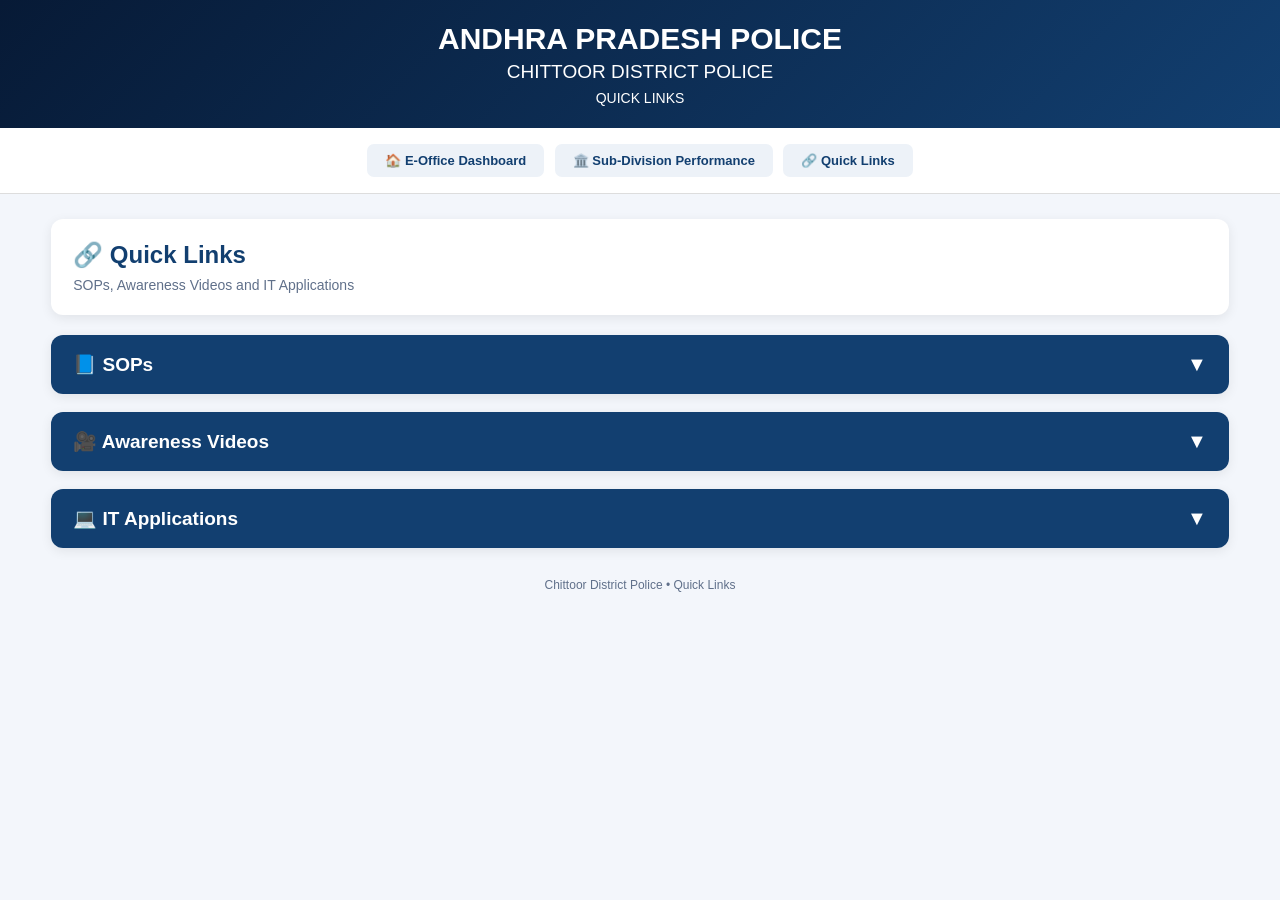
==== commit 58624b04: "Update quicklinks.html" ====
--- a/quicklinks.html
+++ b/quicklinks.html
@@ -14,12 +14,12 @@
 
 body{
     margin:0;
-    font-family:Arial, Helvetica, sans-serif;
+    font-family:Arial,Helvetica,sans-serif;
     background:#f3f6fb;
     color:#172033;
 }
 
-/* ================= HEADER ================= */
+/* HEADER */
 
 .header{
     background:linear-gradient(135deg,#071a36,#123f70);
@@ -31,7 +31,6 @@
 .header h1{
     margin:0;
     font-size:30px;
-    letter-spacing:.5px;
 }
 
 .header h2{
@@ -41,16 +40,15 @@
 }
 
 .header p{
-    margin:6px 0 0;
+    margin:7px 0 0;
     font-size:14px;
-    letter-spacing:.3px;
-}
-
-/* ================= NAVIGATION ================= */
+}
+
+/* NAVIGATION */
 
 .nav{
     background:white;
-    padding:14px;
+    padding:13px;
     text-align:center;
     border-bottom:1px solid #ddd;
 }
@@ -58,8 +56,8 @@
 .nav a{
     display:inline-block;
     text-decoration:none;
+    color:#123f70;
     background:#edf2f8;
-    color:#06366b;
     padding:9px 18px;
     margin:3px;
     border-radius:7px;
@@ -68,118 +66,132 @@
 }
 
 .nav a:hover{
-    background:#dce8f7;
-}
-
-/* ================= MAIN ================= */
+    background:#123f70;
+    color:white;
+}
+
+/* MAIN */
 
 .container{
     width:92%;
-    max-width:1250px;
-    margin:22px auto 50px;
-}
-
-/* ================= PAGE TITLE ================= */
-
-.page-title{
+    max-width:1200px;
+    margin:25px auto 50px;
+}
+
+/* TITLE */
+
+.title-box{
     background:white;
     border-radius:12px;
     padding:22px;
+    margin-bottom:20px;
     box-shadow:0 3px 12px rgba(0,0,0,.08);
-    margin-bottom:20px;
-}
-
-.page-title h2{
+}
+
+.title-box h2{
     margin:0;
     color:#123f70;
-    font-size:23px;
-}
-
-.page-title p{
+    font-size:24px;
+}
+
+.title-box p{
     margin:8px 0 0;
     color:#60708a;
     font-size:14px;
 }
 
-/* ================= SECTION ================= */
+/* SECTION */
 
 .section{
     background:white;
     border-radius:12px;
-    margin-bottom:22px;
+    margin-bottom:18px;
     box-shadow:0 3px 12px rgba(0,0,0,.08);
     overflow:hidden;
 }
+
+/* SECTION HEADER */
 
 .section-header{
     background:#123f70;
     color:white;
-    padding:15px 20px;
+    padding:18px 22px;
     display:flex;
+    align-items:center;
     justify-content:space-between;
-    align-items:center;
     cursor:pointer;
 }
 
 .section-header h3{
     margin:0;
+    font-size:19px;
+}
+
+.arrow{
+    font-size:20px;
+}
+
+/* CONTENT */
+
+.section-content{
+    display:none;
+    padding:25px;
+}
+
+/* DRIVE CARD */
+
+.drive-card{
+    display:flex;
+    align-items:center;
+    justify-content:space-between;
+    gap:20px;
+    background:#f7faff;
+    border:1px solid #dce6f2;
+    border-radius:10px;
+    padding:20px;
+}
+
+.drive-info{
+    display:flex;
+    align-items:center;
+    gap:15px;
+}
+
+.drive-icon{
+    font-size:42px;
+}
+
+.drive-info h4{
+    margin:0 0 5px;
+    color:#123f70;
     font-size:18px;
 }
 
-.section-header span{
-    font-size:20px;
-}
-
-.section-content{
-    padding:20px;
-}
-
-/* ================= CARDS ================= */
-
-.links-grid{
-    display:grid;
-    grid-template-columns:repeat(4,1fr);
-    gap:15px;
-}
-
-.link-card{
-    display:block;
+.drive-info p{
+    margin:0;
+    color:#65758b;
+    font-size:13px;
+}
+
+/* OPEN BUTTON */
+
+.open-button{
+    display:inline-block;
+    background:#123f70;
+    color:white;
     text-decoration:none;
-    color:#172033;
-    background:#f8fbff;
-    border:1px solid #dbe5f0;
-    border-left:4px solid #124d82;
-    border-radius:9px;
-    padding:17px;
-    min-height:105px;
-    transition:.2s;
-}
-
-.link-card:hover{
-    transform:translateY(-2px);
-    box-shadow:0 5px 15px rgba(0,0,0,.10);
-    background:#eef6ff;
-}
-
-.icon{
-    font-size:25px;
-    margin-bottom:8px;
-}
-
-.link-card h4{
-    margin:0 0 6px;
-    color:#123f70;
-    font-size:15px;
-}
-
-.link-card p{
-    margin:0;
-    color:#687891;
-    font-size:12px;
-    line-height:1.4;
-}
-
-/* ================= FOOTER ================= */
+    padding:11px 20px;
+    border-radius:7px;
+    font-size:13px;
+    font-weight:bold;
+    white-space:nowrap;
+}
+
+.open-button:hover{
+    background:#0b2d52;
+}
+
+/* FOOTER */
 
 .footer{
     text-align:center;
@@ -188,17 +200,9 @@
     margin-top:30px;
 }
 
-/* ================= MOBILE ================= */
-
-@media(max-width:1000px){
-
-    .links-grid{
-        grid-template-columns:repeat(2,1fr);
-    }
-
-}
-
-@media(max-width:600px){
+/* MOBILE */
+
+@media(max-width:650px){
 
     .header h1{
         font-size:23px;
@@ -212,12 +216,14 @@
         width:95%;
     }
 
-    .links-grid{
-        grid-template-columns:1fr;
-    }
-
-    .section-header h3{
-        font-size:16px;
+    .drive-card{
+        flex-direction:column;
+        align-items:flex-start;
+    }
+
+    .open-button{
+        width:100%;
+        text-align:center;
     }
 
 }
@@ -227,7 +233,8 @@
 
 <body>
 
-<!-- ================= HEADER ================= -->
+
+<!-- HEADER -->
 
 <div class="header">
 
@@ -240,36 +247,41 @@
 </div>
 
 
-<!-- ================= NAVIGATION ================= -->
+<!-- NAVIGATION -->
 
 <div class="nav">
 
-    <a href="index.html">🏠 E-Office Dashboard</a>
-
-    <a href="subdivision.html">🏛️ Sub-Division Performance</a>
-
-    <a href="quicklinks.html">🔗 Quick Links</a>
+    <a href="index.html">
+        🏠 E-Office Dashboard
+    </a>
+
+    <a href="subdivision.html">
+        🏛️ Sub-Division Performance
+    </a>
+
+    <a href="quicklinks.html">
+        🔗 Quick Links
+    </a>
 
 </div>
 
 
-<!-- ================= MAIN ================= -->
+<!-- MAIN -->
 
 <div class="container">
 
 
-    <!-- PAGE TITLE -->
-
-    <div class="page-title">
+    <!-- TITLE -->
+
+    <div class="title-box">
 
         <h2>🔗 Quick Links</h2>
 
         <p>
-            Important Police Department SOPs, Awareness Videos and IT Applications
+            SOPs, Awareness Videos and IT Applications
         </p>
 
     </div>
-
 
 
     <!-- ================================================= -->
@@ -281,136 +293,50 @@
         <div class="section-header"
              onclick="toggleSection('sops','sopArrow')">
 
-            <h3>📘 SOPs — Standard Operating Procedures</h3>
-
-            <span id="sopArrow">▲</span>
+            <h3>
+                📘 SOPs
+            </h3>
+
+            <span class="arrow" id="sopArrow">
+                ▼
+            </span>
 
         </div>
 
+
         <div class="section-content" id="sops">
 
-            <div class="links-grid">
-
-
-                <a class="link-card"
-                   href="#"
-                   target="_blank">
-
-                    <div class="icon">📘</div>
-
-                    <h4>Law & Order SOPs</h4>
-
-                    <p>
-                        Standard Operating Procedures relating to Law & Order duties
-                    </p>
+            <div class="drive-card">
+
+                <div class="drive-info">
+
+                    <div class="drive-icon">
+                        📘
+                    </div>
+
+                    <div>
+
+                        <h4>
+                            Standard Operating Procedures
+                        </h4>
+
+                        <p>
+                            Chittoor District Police SOPs
+                        </p>
+
+                    </div>
+
+                </div>
+
+
+                <a
+                    class="open-button"
+                    href="https://drive.google.com/drive/folders/1OTneCnMwI_nsI4-7YDTkQs1KQPkUOnFm?usp=drive_link"
+                    target="_blank">
+
+                    📂 OPEN SOPs
 
                 </a>
-
-
-                <a class="link-card"
-                   href="#"
-                   target="_blank">
-
-                    <div class="icon">🚔</div>
-
-                    <h4>Police Station SOPs</h4>
-
-                    <p>
-                        Procedures and guidelines for Police Station functioning
-                    </p>
-
-                </a>
-
-
-                <a class="link-card"
-                   href="#"
-                   target="_blank">
-
-                    <div class="icon">🔍</div>
-
-                    <h4>Investigation SOPs</h4>
-
-                    <p>
-                        Investigation, evidence collection and case documentation
-                    </p>
-
-                </a>
-
-
-                <a class="link-card"
-                   href="#"
-                   target="_blank">
-
-                    <div class="icon">⚖️</div>
-
-                    <h4>Crime & Prosecution SOPs</h4>
-
-                    <p>
-                        Crime investigation and prosecution related procedures
-                    </p>
-
-                </a>
-
-
-                <a class="link-card"
-                   href="#"
-                   target="_blank">
-
-                    <div class="icon">👩‍✈️</div>
-
-                    <h4>Women Safety SOPs</h4>
-
-                    <p>
-                        SOPs relating to women and child safety
-                    </p>
-
-                </a>
-
-
-                <a class="link-card"
-                   href="#"
-                   target="_blank">
-
-                    <div class="icon">💻</div>
-
-                    <h4>Cyber Crime SOPs</h4>
-
-                    <p>
-                        Cyber crime reporting, investigation and response procedures
-                    </p>
-
-                </a>
-
-
-                <a class="link-card"
-                   href="#"
-                   target="_blank">
-
-                    <div class="icon">🚨</div>
-
-                    <h4>Emergency Response SOPs</h4>
-
-                    <p>
-                        Emergency response and coordination procedures
-                    </p>
-
-                </a>
-
-
-                <a class="link-card"
-                   href="#"
-                   target="_blank">
-
-                    <div class="icon">📋</div>
-
-                    <h4>Smart Policing SOPs</h4>
-
-                    <p>
-                        SOPs relating to digital and smart policing initiatives
-                    </p>
-
-                </a>
-
 
             </div>
 
@@ -429,136 +355,50 @@
         <div class="section-header"
              onclick="toggleSection('videos','videoArrow')">
 
-            <h3>🎥 Awareness Videos</h3>
-
-            <span id="videoArrow">▲</span>
+            <h3>
+                🎥 Awareness Videos
+            </h3>
+
+            <span class="arrow" id="videoArrow">
+                ▼
+            </span>
 
         </div>
 
+
         <div class="section-content" id="videos">
 
-            <div class="links-grid">
-
-
-                <a class="link-card"
-                   href="#"
-                   target="_blank">
-
-                    <div class="icon">🚨</div>
-
-                    <h4>Road Safety Awareness</h4>
-
-                    <p>
-                        Traffic rules, safe driving and road safety awareness videos
-                    </p>
+            <div class="drive-card">
+
+                <div class="drive-info">
+
+                    <div class="drive-icon">
+                        🎥
+                    </div>
+
+                    <div>
+
+                        <h4>
+                            Awareness Videos
+                        </h4>
+
+                        <p>
+                            Police awareness and public safety videos
+                        </p>
+
+                    </div>
+
+                </div>
+
+
+                <a
+                    class="open-button"
+                    href="https://drive.google.com/drive/folders/1JVEKYLa0j40n0JLlj2jxXUQK774HlpOB?usp=drive_link"
+                    target="_blank">
+
+                    ▶ OPEN VIDEOS
 
                 </a>
-
-
-                <a class="link-card"
-                   href="#"
-                   target="_blank">
-
-                    <div class="icon">💻</div>
-
-                    <h4>Cyber Crime Awareness</h4>
-
-                    <p>
-                        Cyber fraud prevention and digital safety awareness
-                    </p>
-
-                </a>
-
-
-                <a class="link-card"
-                   href="#"
-                   target="_blank">
-
-                    <div class="icon">👩</div>
-
-                    <h4>Women Safety</h4>
-
-                    <p>
-                        Women safety and emergency assistance awareness videos
-                    </p>
-
-                </a>
-
-
-                <a class="link-card"
-                   href="#"
-                   target="_blank">
-
-                    <div class="icon">👦</div>
-
-                    <h4>Child Safety</h4>
-
-                    <p>
-                        Child protection and safety awareness videos
-                    </p>
-
-                </a>
-
-
-                <a class="link-card"
-                   href="#"
-                   target="_blank">
-
-                    <div class="icon">🚫</div>
-
-                    <h4>Drug Awareness</h4>
-
-                    <p>
-                        Awareness videos on prevention of drug abuse and trafficking
-                    </p>
-
-                </a>
-
-
-                <a class="link-card"
-                   href="#"
-                   target="_blank">
-
-                    <div class="icon">📱</div>
-
-                    <h4>Social Media Safety</h4>
-
-                    <p>
-                        Responsible use of social media and online safety
-                    </p>
-
-                </a>
-
-
-                <a class="link-card"
-                   href="#"
-                   target="_blank">
-
-                    <div class="icon">🏠</div>
-
-                    <h4>Locked House Safety</h4>
-
-                    <p>
-                        Preventive measures while leaving houses locked
-                    </p>
-
-                </a>
-
-
-                <a class="link-card"
-                   href="#"
-                   target="_blank">
-
-                    <div class="icon">🛡️</div>
-
-                    <h4>Public Safety Awareness</h4>
-
-                    <p>
-                        General public safety and police awareness programmes
-                    </p>
-
-                </a>
-
 
             </div>
 
@@ -577,197 +417,51 @@
         <div class="section-header"
              onclick="toggleSection('apps','appArrow')">
 
-            <h3>💻 IT Applications</h3>
-
-            <span id="appArrow">▲</span>
+            <h3>
+                💻 IT Applications
+            </h3>
+
+            <span class="arrow" id="appArrow">
+                ▼
+            </span>
 
         </div>
 
+
         <div class="section-content" id="apps">
 
-            <div class="links-grid">
-
-
-                <a class="link-card"
-                   href="https://www.eoffice.ap.gov.in/"
-                   target="_blank">
-
-                    <div class="icon">📁</div>
-
-                    <h4>e-Office</h4>
-
-                    <p>
-                        Andhra Pradesh e-Office Portal
-                    </p>
+            <div class="drive-card">
+
+                <div class="drive-info">
+
+                    <div class="drive-icon">
+                        💻
+                    </div>
+
+                    <div>
+
+                        <h4>
+                            Police IT Applications
+                        </h4>
+
+                        <p>
+                            Police Department IT applications and resources
+                        </p>
+
+                    </div>
+
+                </div>
+
+
+                <a
+                    class="open-button"
+                    href="https://drive.google.com/drive/folders/1Esu62Kd7NZ_ubNUMI7EvbJ5aHXI6GnXu?usp=drive_link"
+                    target="_blank">
+
+                    💻 OPEN APPLICATIONS
 
                 </a>
 
-
-                <a class="link-card"
-                   href="https://cctns.ap.gov.in/"
-                   target="_blank">
-
-                    <div class="icon">💻</div>
-
-                    <h4>CCTNS</h4>
-
-                    <p>
-                        Crime and Criminal Tracking Network
-                    </p>
-
-                </a>
-
-
-                <a class="link-card"
-                   href="#"
-                   target="_blank">
-
-                    <div class="icon">📱</div>
-
-                    <h4>APOLIS</h4>
-
-                    <p>
-                        Andhra Pradesh Police digital application
-                    </p>
-
-                </a>
-
-
-                <a class="link-card"
-                   href="#"
-                   target="_blank">
-
-                    <div class="icon">🔐</div>
-
-                    <h4>CEIR</h4>
-
-                    <p>
-                        Central Equipment Identity Register
-                    </p>
-
-                </a>
-
-
-                <a class="link-card"
-                   href="#"
-                   target="_blank">
-
-                    <div class="icon">🧾</div>
-
-                    <h4>eSakshya</h4>
-
-                    <p>
-                        Digital evidence and electronic documentation system
-                    </p>
-
-                </a>
-
-
-                <a class="link-card"
-                   href="#"
-                   target="_blank">
-
-                    <div class="icon">⚖️</div>
-
-                    <h4>e-Prosecution</h4>
-
-                    <p>
-                        Digital prosecution and case monitoring application
-                    </p>
-
-                </a>
-
-
-                <a class="link-card"
-                   href="#"
-                   target="_blank">
-
-                    <div class="icon">🌐</div>
-
-                    <h4>NATGRID</h4>
-
-                    <p>
-                        National intelligence and information platform
-                    </p>
-
-                </a>
-
-
-                <a class="link-card"
-                   href="#"
-                   target="_blank">
-
-                    <div class="icon">📊</div>
-
-                    <h4>DGP Dashboard</h4>
-
-                    <p>
-                        Police performance monitoring and dashboard applications
-                    </p>
-
-                </a>
-
-
-                <a class="link-card"
-                   href="#"
-                   target="_blank">
-
-                    <div class="icon">🚔</div>
-
-                    <h4>Dial 112</h4>
-
-                    <p>
-                        Emergency response and assistance system
-                    </p>
-
-                </a>
-
-
-                <a class="link-card"
-                   href="#"
-                   target="_blank">
-
-                    <div class="icon">📋</div>
-
-                    <h4>Citizen Portal</h4>
-
-                    <p>
-                        Police citizen services and online applications
-                    </p>
-
-                </a>
-
-
-                <a class="link-card"
-                   href="#"
-                   target="_blank">
-
-                    <div class="icon">🛰️</div>
-
-                    <h4>NCRB / ICJS</h4>
-
-                    <p>
-                        Inter-operable Criminal Justice System
-                    </p>
-
-                </a>
-
-
-                <a class="link-card"
-                   href="#"
-                   target="_blank">
-
-                    <div class="icon">📈</div>
-
-                    <h4>Smart Policing Dashboard</h4>
-
-                    <p>
-                        Monitoring of digital policing initiatives and performance
-                    </p>
-
-                </a>
-
-
             </div>
 
         </div>
@@ -775,40 +469,46 @@
     </div>
 
 
-
     <div class="footer">
 
         Chittoor District Police • Quick Links
 
     </div>
 
+
 </div>
 
 
-<!-- ================= JAVASCRIPT ================= -->
-
 <script>
 
-function toggleSection(sectionId, arrowId){
-
-    const section = document.getElementById(sectionId);
-    const arrow = document.getElementById(arrowId);
-
-    if(section.style.display === "none"){
+function toggleSection(sectionId,arrowId){
+
+    const section =
+        document.getElementById(sectionId);
+
+    const arrow =
+        document.getElementById(arrowId);
+
+
+    if(section.style.display === "block"){
+
+        section.style.display = "none";
+
+        arrow.innerHTML = "▼";
+
+    }
+    else{
 
         section.style.display = "block";
+
         arrow.innerHTML = "▲";
 
-    }else{
-
-        section.style.display = "none";
-        arrow.innerHTML = "▼";
-
     }
 
 }
 
 </script>
+
 
 </body>
 </html>
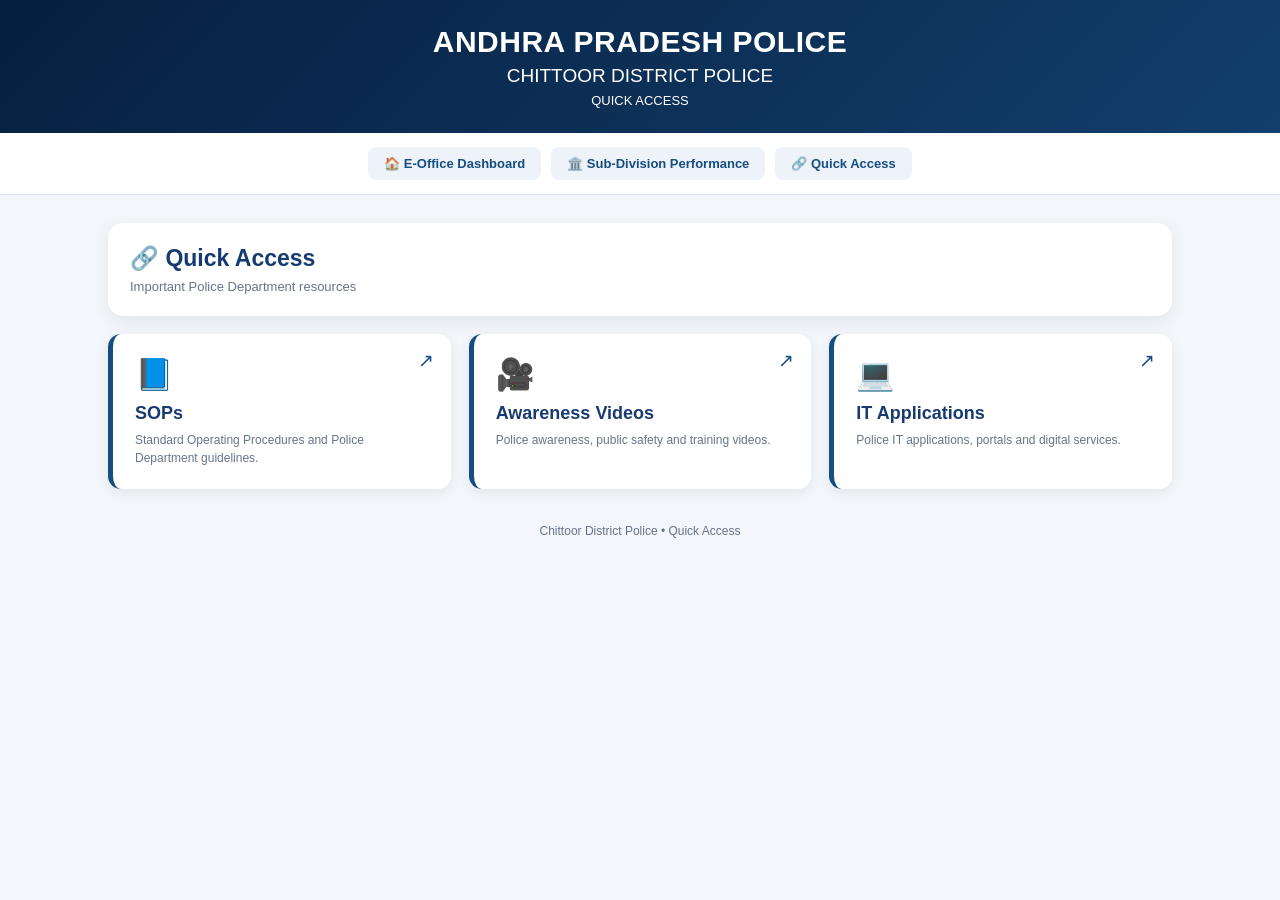
==== commit e7a39957: "Update quicklinks.html" ====
--- a/quicklinks.html
+++ b/quicklinks.html
@@ -1,255 +1,314 @@
 <!DOCTYPE html>
 <html lang="en">
+
 <head>
+
 <meta charset="UTF-8">
-<meta name="viewport" content="width=device-width, initial-scale=1.0">
-
-<title>Chittoor Police - Quick Links</title>
+
+<meta name="viewport"
+      content="width=device-width, initial-scale=1.0">
+
+<title>Chittoor Police — Quick Access</title>
+
 
 <style>
 
-*{
-    box-sizing:border-box;
-}
-
-body{
-    margin:0;
-    font-family:Arial,Helvetica,sans-serif;
-    background:#f3f6fb;
-    color:#172033;
-}
-
-/* HEADER */
-
-.header{
-    background:linear-gradient(135deg,#071a36,#123f70);
-    color:white;
-    text-align:center;
-    padding:22px 15px;
-}
-
-.header h1{
-    margin:0;
-    font-size:30px;
-}
-
-.header h2{
-    margin:5px 0 0;
-    font-size:19px;
-    font-weight:500;
-}
-
-.header p{
-    margin:7px 0 0;
-    font-size:14px;
-}
-
-/* NAVIGATION */
-
-.nav{
-    background:white;
-    padding:13px;
-    text-align:center;
-    border-bottom:1px solid #ddd;
-}
-
-.nav a{
-    display:inline-block;
-    text-decoration:none;
-    color:#123f70;
-    background:#edf2f8;
-    padding:9px 18px;
-    margin:3px;
-    border-radius:7px;
-    font-size:13px;
-    font-weight:bold;
-}
-
-.nav a:hover{
-    background:#123f70;
-    color:white;
-}
-
-/* MAIN */
-
-.container{
-    width:92%;
-    max-width:1200px;
-    margin:25px auto 50px;
-}
-
-/* TITLE */
-
-.title-box{
-    background:white;
-    border-radius:12px;
-    padding:22px;
-    margin-bottom:20px;
-    box-shadow:0 3px 12px rgba(0,0,0,.08);
-}
-
-.title-box h2{
-    margin:0;
-    color:#123f70;
-    font-size:24px;
-}
-
-.title-box p{
-    margin:8px 0 0;
-    color:#60708a;
-    font-size:14px;
-}
-
-/* SECTION */
-
-.section{
-    background:white;
-    border-radius:12px;
-    margin-bottom:18px;
-    box-shadow:0 3px 12px rgba(0,0,0,.08);
-    overflow:hidden;
-}
-
-/* SECTION HEADER */
-
-.section-header{
-    background:#123f70;
-    color:white;
-    padding:18px 22px;
-    display:flex;
-    align-items:center;
-    justify-content:space-between;
-    cursor:pointer;
-}
-
-.section-header h3{
-    margin:0;
-    font-size:19px;
-}
-
-.arrow{
-    font-size:20px;
-}
-
-/* CONTENT */
-
-.section-content{
-    display:none;
-    padding:25px;
-}
-
-/* DRIVE CARD */
-
-.drive-card{
-    display:flex;
-    align-items:center;
-    justify-content:space-between;
-    gap:20px;
-    background:#f7faff;
-    border:1px solid #dce6f2;
-    border-radius:10px;
-    padding:20px;
-}
-
-.drive-info{
-    display:flex;
-    align-items:center;
-    gap:15px;
-}
-
-.drive-icon{
-    font-size:42px;
-}
-
-.drive-info h4{
-    margin:0 0 5px;
-    color:#123f70;
-    font-size:18px;
-}
-
-.drive-info p{
-    margin:0;
-    color:#65758b;
-    font-size:13px;
-}
-
-/* OPEN BUTTON */
-
-.open-button{
-    display:inline-block;
-    background:#123f70;
-    color:white;
-    text-decoration:none;
-    padding:11px 20px;
-    border-radius:7px;
-    font-size:13px;
-    font-weight:bold;
-    white-space:nowrap;
-}
-
-.open-button:hover{
-    background:#0b2d52;
-}
-
-/* FOOTER */
-
-.footer{
-    text-align:center;
-    color:#60708a;
-    font-size:12px;
-    margin-top:30px;
-}
-
-/* MOBILE */
-
-@media(max-width:650px){
-
-    .header h1{
-        font-size:23px;
+* {
+    box-sizing: border-box;
+}
+
+
+body {
+
+    margin: 0;
+
+    font-family:
+        Arial,
+        Helvetica,
+        sans-serif;
+
+    background: #f3f6fa;
+
+    color: #173b70;
+}
+
+
+.header {
+
+    background:
+        linear-gradient(
+            135deg,
+            #071f40,
+            #123f6c
+        );
+
+    color: white;
+
+    text-align: center;
+
+    padding: 25px 20px;
+}
+
+
+.header h1 {
+
+    margin: 0;
+
+    font-size: 30px;
+
+    letter-spacing: .5px;
+}
+
+
+.header h2 {
+
+    margin: 6px 0;
+
+    font-size: 19px;
+
+    font-weight: 500;
+}
+
+
+.header p {
+
+    margin: 4px 0 0;
+
+    font-size: 13px;
+}
+
+
+.navigation {
+
+    background: white;
+
+    padding: 14px;
+
+    display: flex;
+
+    justify-content: center;
+
+    gap: 10px;
+
+    border-bottom: 1px solid #dce3ec;
+
+}
+
+
+.navigation a {
+
+    text-decoration: none;
+
+    background: #eef3f9;
+
+    color: #164d82;
+
+    padding: 9px 16px;
+
+    border-radius: 8px;
+
+    font-size: 13px;
+
+    font-weight: 600;
+}
+
+
+.navigation a:hover {
+
+    background: #dce8f6;
+}
+
+
+.container {
+
+    max-width: 1100px;
+
+    margin: 28px auto;
+
+    padding: 0 18px;
+}
+
+
+.title-box {
+
+    background: white;
+
+    padding: 22px;
+
+    border-radius: 15px;
+
+    box-shadow:
+        0 5px 18px rgba(0,0,0,.08);
+
+    margin-bottom: 18px;
+}
+
+
+.title-box h2 {
+
+    margin: 0;
+
+    font-size: 23px;
+
+    color: #173b70;
+}
+
+
+.title-box p {
+
+    margin: 7px 0 0;
+
+    color: #66758a;
+
+    font-size: 13px;
+}
+
+
+.grid {
+
+    display: grid;
+
+    grid-template-columns:
+        repeat(3, 1fr);
+
+    gap: 18px;
+}
+
+
+.card {
+
+    position: relative;
+
+    background: white;
+
+    min-height: 145px;
+
+    padding: 22px;
+
+    border-radius: 13px;
+
+    border-left: 5px solid #164d82;
+
+    text-decoration: none;
+
+    color: #173b70;
+
+    box-shadow:
+        0 4px 14px rgba(0,0,0,.07);
+
+    transition: .2s;
+}
+
+
+.card:hover {
+
+    transform:
+        translateY(-4px);
+
+    box-shadow:
+        0 9px 20px rgba(0,0,0,.12);
+}
+
+
+.icon {
+
+    font-size: 31px;
+
+    margin-bottom: 10px;
+}
+
+
+.card h3 {
+
+    margin: 0 0 7px;
+
+    font-size: 18px;
+}
+
+
+.card p {
+
+    margin: 0;
+
+    color: #66758a;
+
+    font-size: 12px;
+
+    line-height: 1.5;
+}
+
+
+.arrow {
+
+    position: absolute;
+
+    top: 15px;
+
+    right: 17px;
+
+    font-size: 19px;
+
+    color: #164d82;
+}
+
+
+.footer {
+
+    text-align: center;
+
+    margin: 35px 0;
+
+    color: #64748b;
+
+    font-size: 12px;
+}
+
+
+@media(max-width:850px) {
+
+    .grid {
+
+        grid-template-columns: 1fr;
     }
 
-    .header h2{
-        font-size:16px;
+    .header h1 {
+
+        font-size: 24px;
     }
 
-    .container{
-        width:95%;
-    }
-
-    .drive-card{
-        flex-direction:column;
-        align-items:flex-start;
-    }
-
-    .open-button{
-        width:100%;
-        text-align:center;
-    }
-
 }
 
 </style>
+
 </head>
 
+
 <body>
 
 
 <!-- HEADER -->
 
-<div class="header">
-
-    <h1>ANDHRA PRADESH POLICE</h1>
-
-    <h2>CHITTOOR DISTRICT POLICE</h2>
-
-    <p>QUICK LINKS</p>
-
-</div>
+<header class="header">
+
+    <h1>
+        ANDHRA PRADESH POLICE
+    </h1>
+
+    <h2>
+        CHITTOOR DISTRICT POLICE
+    </h2>
+
+    <p>
+        QUICK ACCESS
+    </p>
+
+</header>
+
 
 
 <!-- NAVIGATION -->
 
-<div class="nav">
+<nav class="navigation">
 
     <a href="index.html">
         🏠 E-Office Dashboard
@@ -260,255 +319,128 @@
     </a>
 
     <a href="quicklinks.html">
-        🔗 Quick Links
+        🔗 Quick Access
     </a>
 
+</nav>
+
+
+
+<!-- CONTENT -->
+
+<div class="container">
+
+
+    <div class="title-box">
+
+        <h2>
+            🔗 Quick Access
+        </h2>
+
+        <p>
+            Important Police Department resources
+        </p>
+
+    </div>
+
+
+
+    <div class="grid">
+
+
+        <!-- SOPs -->
+
+        <a class="card"
+           href="https://drive.google.com/drive/folders/1OTneCnMwI_nsI4-7YDTkQs1KQPkUOnFm?usp=drive_link"
+           target="_blank"
+           rel="noopener noreferrer">
+
+            <div class="icon">
+                📘
+            </div>
+
+            <h3>
+                SOPs
+            </h3>
+
+            <p>
+                Standard Operating Procedures and Police Department guidelines.
+            </p>
+
+            <span class="arrow">
+                ↗
+            </span>
+
+        </a>
+
+
+
+        <!-- AWARENESS VIDEOS -->
+
+        <a class="card"
+           href="https://drive.google.com/drive/folders/1JVEKYLa0j40n0JLlj2jxXUQK774HlpOB?usp=drive_link"
+           target="_blank"
+           rel="noopener noreferrer">
+
+            <div class="icon">
+                🎥
+            </div>
+
+            <h3>
+                Awareness Videos
+            </h3>
+
+            <p>
+                Police awareness, public safety and training videos.
+            </p>
+
+            <span class="arrow">
+                ↗
+            </span>
+
+        </a>
+
+
+
+        <!-- IT APPLICATIONS -->
+
+        <a class="card"
+           href="https://drive.google.com/drive/folders/1Esu62Kd7NZ_ubNUMI7EvbJ5aHXI6GnXu?usp=drive_link"
+           target="_blank"
+           rel="noopener noreferrer">
+
+            <div class="icon">
+                💻
+            </div>
+
+            <h3>
+                IT Applications
+            </h3>
+
+            <p>
+                Police IT applications, portals and digital services.
+            </p>
+
+            <span class="arrow">
+                ↗
+            </span>
+
+        </a>
+
+
+    </div>
+
+
+    <div class="footer">
+
+        Chittoor District Police • Quick Access
+
+    </div>
+
+
 </div>
 
 
-<!-- MAIN -->
-
-<div class="container">
-
-
-    <!-- TITLE -->
-
-    <div class="title-box">
-
-        <h2>🔗 Quick Links</h2>
-
-        <p>
-            SOPs, Awareness Videos and IT Applications
-        </p>
-
-    </div>
-
-
-    <!-- ================================================= -->
-    <!-- SOPs -->
-    <!-- ================================================= -->
-
-    <div class="section">
-
-        <div class="section-header"
-             onclick="toggleSection('sops','sopArrow')">
-
-            <h3>
-                📘 SOPs
-            </h3>
-
-            <span class="arrow" id="sopArrow">
-                ▼
-            </span>
-
-        </div>
-
-
-        <div class="section-content" id="sops">
-
-            <div class="drive-card">
-
-                <div class="drive-info">
-
-                    <div class="drive-icon">
-                        📘
-                    </div>
-
-                    <div>
-
-                        <h4>
-                            Standard Operating Procedures
-                        </h4>
-
-                        <p>
-                            Chittoor District Police SOPs
-                        </p>
-
-                    </div>
-
-                </div>
-
-
-                <a
-                    class="open-button"
-                    href="https://drive.google.com/drive/folders/1OTneCnMwI_nsI4-7YDTkQs1KQPkUOnFm?usp=drive_link"
-                    target="_blank">
-
-                    📂 OPEN SOPs
-
-                </a>
-
-            </div>
-
-        </div>
-
-    </div>
-
-
-
-    <!-- ================================================= -->
-    <!-- AWARENESS VIDEOS -->
-    <!-- ================================================= -->
-
-    <div class="section">
-
-        <div class="section-header"
-             onclick="toggleSection('videos','videoArrow')">
-
-            <h3>
-                🎥 Awareness Videos
-            </h3>
-
-            <span class="arrow" id="videoArrow">
-                ▼
-            </span>
-
-        </div>
-
-
-        <div class="section-content" id="videos">
-
-            <div class="drive-card">
-
-                <div class="drive-info">
-
-                    <div class="drive-icon">
-                        🎥
-                    </div>
-
-                    <div>
-
-                        <h4>
-                            Awareness Videos
-                        </h4>
-
-                        <p>
-                            Police awareness and public safety videos
-                        </p>
-
-                    </div>
-
-                </div>
-
-
-                <a
-                    class="open-button"
-                    href="https://drive.google.com/drive/folders/1JVEKYLa0j40n0JLlj2jxXUQK774HlpOB?usp=drive_link"
-                    target="_blank">
-
-                    ▶ OPEN VIDEOS
-
-                </a>
-
-            </div>
-
-        </div>
-
-    </div>
-
-
-
-    <!-- ================================================= -->
-    <!-- IT APPLICATIONS -->
-    <!-- ================================================= -->
-
-    <div class="section">
-
-        <div class="section-header"
-             onclick="toggleSection('apps','appArrow')">
-
-            <h3>
-                💻 IT Applications
-            </h3>
-
-            <span class="arrow" id="appArrow">
-                ▼
-            </span>
-
-        </div>
-
-
-        <div class="section-content" id="apps">
-
-            <div class="drive-card">
-
-                <div class="drive-info">
-
-                    <div class="drive-icon">
-                        💻
-                    </div>
-
-                    <div>
-
-                        <h4>
-                            Police IT Applications
-                        </h4>
-
-                        <p>
-                            Police Department IT applications and resources
-                        </p>
-
-                    </div>
-
-                </div>
-
-
-                <a
-                    class="open-button"
-                    href="https://drive.google.com/drive/folders/1Esu62Kd7NZ_ubNUMI7EvbJ5aHXI6GnXu?usp=drive_link"
-                    target="_blank">
-
-                    💻 OPEN APPLICATIONS
-
-                </a>
-
-            </div>
-
-        </div>
-
-    </div>
-
-
-    <div class="footer">
-
-        Chittoor District Police • Quick Links
-
-    </div>
-
-
-</div>
-
-
-<script>
-
-function toggleSection(sectionId,arrowId){
-
-    const section =
-        document.getElementById(sectionId);
-
-    const arrow =
-        document.getElementById(arrowId);
-
-
-    if(section.style.display === "block"){
-
-        section.style.display = "none";
-
-        arrow.innerHTML = "▼";
-
-    }
-    else{
-
-        section.style.display = "block";
-
-        arrow.innerHTML = "▲";
-
-    }
-
-}
-
-</script>
-
-
 </body>
+
 </html>
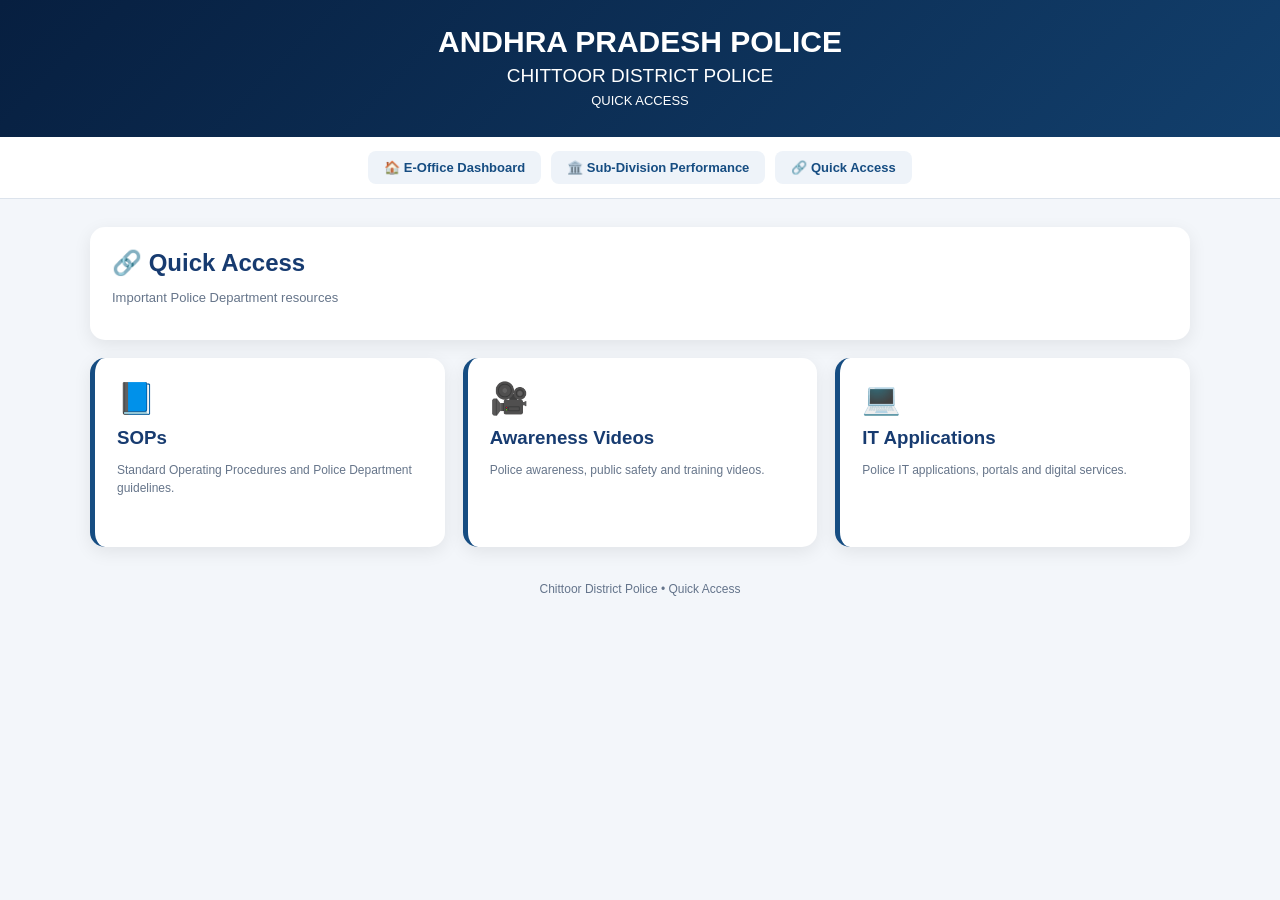
==== commit e52c95dc: "Add files via upload" ====
--- a/quicklinks.html
+++ b/quicklinks.html
@@ -1,446 +1 @@
-<!DOCTYPE html>
-<html lang="en">
-
-<head>
-
-<meta charset="UTF-8">
-
-<meta name="viewport"
-      content="width=device-width, initial-scale=1.0">
-
-<title>Chittoor Police — Quick Access</title>
-
-
-<style>
-
-* {
-    box-sizing: border-box;
-}
-
-
-body {
-
-    margin: 0;
-
-    font-family:
-        Arial,
-        Helvetica,
-        sans-serif;
-
-    background: #f3f6fa;
-
-    color: #173b70;
-}
-
-
-.header {
-
-    background:
-        linear-gradient(
-            135deg,
-            #071f40,
-            #123f6c
-        );
-
-    color: white;
-
-    text-align: center;
-
-    padding: 25px 20px;
-}
-
-
-.header h1 {
-
-    margin: 0;
-
-    font-size: 30px;
-
-    letter-spacing: .5px;
-}
-
-
-.header h2 {
-
-    margin: 6px 0;
-
-    font-size: 19px;
-
-    font-weight: 500;
-}
-
-
-.header p {
-
-    margin: 4px 0 0;
-
-    font-size: 13px;
-}
-
-
-.navigation {
-
-    background: white;
-
-    padding: 14px;
-
-    display: flex;
-
-    justify-content: center;
-
-    gap: 10px;
-
-    border-bottom: 1px solid #dce3ec;
-
-}
-
-
-.navigation a {
-
-    text-decoration: none;
-
-    background: #eef3f9;
-
-    color: #164d82;
-
-    padding: 9px 16px;
-
-    border-radius: 8px;
-
-    font-size: 13px;
-
-    font-weight: 600;
-}
-
-
-.navigation a:hover {
-
-    background: #dce8f6;
-}
-
-
-.container {
-
-    max-width: 1100px;
-
-    margin: 28px auto;
-
-    padding: 0 18px;
-}
-
-
-.title-box {
-
-    background: white;
-
-    padding: 22px;
-
-    border-radius: 15px;
-
-    box-shadow:
-        0 5px 18px rgba(0,0,0,.08);
-
-    margin-bottom: 18px;
-}
-
-
-.title-box h2 {
-
-    margin: 0;
-
-    font-size: 23px;
-
-    color: #173b70;
-}
-
-
-.title-box p {
-
-    margin: 7px 0 0;
-
-    color: #66758a;
-
-    font-size: 13px;
-}
-
-
-.grid {
-
-    display: grid;
-
-    grid-template-columns:
-        repeat(3, 1fr);
-
-    gap: 18px;
-}
-
-
-.card {
-
-    position: relative;
-
-    background: white;
-
-    min-height: 145px;
-
-    padding: 22px;
-
-    border-radius: 13px;
-
-    border-left: 5px solid #164d82;
-
-    text-decoration: none;
-
-    color: #173b70;
-
-    box-shadow:
-        0 4px 14px rgba(0,0,0,.07);
-
-    transition: .2s;
-}
-
-
-.card:hover {
-
-    transform:
-        translateY(-4px);
-
-    box-shadow:
-        0 9px 20px rgba(0,0,0,.12);
-}
-
-
-.icon {
-
-    font-size: 31px;
-
-    margin-bottom: 10px;
-}
-
-
-.card h3 {
-
-    margin: 0 0 7px;
-
-    font-size: 18px;
-}
-
-
-.card p {
-
-    margin: 0;
-
-    color: #66758a;
-
-    font-size: 12px;
-
-    line-height: 1.5;
-}
-
-
-.arrow {
-
-    position: absolute;
-
-    top: 15px;
-
-    right: 17px;
-
-    font-size: 19px;
-
-    color: #164d82;
-}
-
-
-.footer {
-
-    text-align: center;
-
-    margin: 35px 0;
-
-    color: #64748b;
-
-    font-size: 12px;
-}
-
-
-@media(max-width:850px) {
-
-    .grid {
-
-        grid-template-columns: 1fr;
-    }
-
-    .header h1 {
-
-        font-size: 24px;
-    }
-
-}
-
-</style>
-
-</head>
-
-
-<body>
-
-
-<!-- HEADER -->
-
-<header class="header">
-
-    <h1>
-        ANDHRA PRADESH POLICE
-    </h1>
-
-    <h2>
-        CHITTOOR DISTRICT POLICE
-    </h2>
-
-    <p>
-        QUICK ACCESS
-    </p>
-
-</header>
-
-
-
-<!-- NAVIGATION -->
-
-<nav class="navigation">
-
-    <a href="index.html">
-        🏠 E-Office Dashboard
-    </a>
-
-    <a href="subdivision.html">
-        🏛️ Sub-Division Performance
-    </a>
-
-    <a href="quicklinks.html">
-        🔗 Quick Access
-    </a>
-
-</nav>
-
-
-
-<!-- CONTENT -->
-
-<div class="container">
-
-
-    <div class="title-box">
-
-        <h2>
-            🔗 Quick Access
-        </h2>
-
-        <p>
-            Important Police Department resources
-        </p>
-
-    </div>
-
-
-
-    <div class="grid">
-
-
-        <!-- SOPs -->
-
-        <a class="card"
-           href="https://drive.google.com/drive/folders/1OTneCnMwI_nsI4-7YDTkQs1KQPkUOnFm?usp=drive_link"
-           target="_blank"
-           rel="noopener noreferrer">
-
-            <div class="icon">
-                📘
-            </div>
-
-            <h3>
-                SOPs
-            </h3>
-
-            <p>
-                Standard Operating Procedures and Police Department guidelines.
-            </p>
-
-            <span class="arrow">
-                ↗
-            </span>
-
-        </a>
-
-
-
-        <!-- AWARENESS VIDEOS -->
-
-        <a class="card"
-           href="https://drive.google.com/drive/folders/1JVEKYLa0j40n0JLlj2jxXUQK774HlpOB?usp=drive_link"
-           target="_blank"
-           rel="noopener noreferrer">
-
-            <div class="icon">
-                🎥
-            </div>
-
-            <h3>
-                Awareness Videos
-            </h3>
-
-            <p>
-                Police awareness, public safety and training videos.
-            </p>
-
-            <span class="arrow">
-                ↗
-            </span>
-
-        </a>
-
-
-
-        <!-- IT APPLICATIONS -->
-
-        <a class="card"
-           href="https://drive.google.com/drive/folders/1Esu62Kd7NZ_ubNUMI7EvbJ5aHXI6GnXu?usp=drive_link"
-           target="_blank"
-           rel="noopener noreferrer">
-
-            <div class="icon">
-                💻
-            </div>
-
-            <h3>
-                IT Applications
-            </h3>
-
-            <p>
-                Police IT applications, portals and digital services.
-            </p>
-
-            <span class="arrow">
-                ↗
-            </span>
-
-        </a>
-
-
-    </div>
-
-
-    <div class="footer">
-
-        Chittoor District Police • Quick Access
-
-    </div>
-
-
-</div>
-
-
-</body>
-
-</html>
+<!DOCTYPE html><html lang="en"><head><meta charset="UTF-8"><meta name="viewport" content="width=device-width, initial-scale=1.0"><title>Chittoor Police — Quick Access</title><style>body{margin:0;font-family:Arial,sans-serif;background:#f3f6fa;color:#173b70}.header{background:linear-gradient(135deg,#071f40,#123f6c);color:white;text-align:center;padding:25px 20px}.header h1{margin:0;font-size:30px}.header h2{margin:6px 0;font-size:19px;font-weight:500}.header p{margin:4px 0;font-size:13px}.navigation{background:white;padding:14px;display:flex;justify-content:center;gap:10px;border-bottom:1px solid #dce3ec}.navigation a{text-decoration:none;background:#eef3f9;color:#164d82;padding:9px 16px;border-radius:8px;font-size:13px;font-weight:600}.container{max-width:1100px;margin:28px auto;padding:0 18px}.title-box,.card{background:white;border-radius:15px;box-shadow:0 5px 18px rgba(0,0,0,.08)}.title-box{padding:22px;margin-bottom:18px}.title-box h2{margin:0}.title-box p{color:#66758a;font-size:13px}.grid{display:grid;grid-template-columns:repeat(3,1fr);gap:18px}.card{min-height:145px;padding:22px;border-left:5px solid #164d82;text-decoration:none;color:#173b70}.icon{font-size:31px;margin-bottom:10px}.card h3{margin:0 0 7px}.card p{color:#66758a;font-size:12px;line-height:1.5}.footer{text-align:center;margin:35px;color:#64748b;font-size:12px}@media(max-width:850px){.grid{grid-template-columns:1fr}}</style></head><body><header class="header"><h1>ANDHRA PRADESH POLICE</h1><h2>CHITTOOR DISTRICT POLICE</h2><p>QUICK ACCESS</p></header><nav class="navigation"><a href="index.html">🏠 E-Office Dashboard</a><a href="subdivision.html">🏛️ Sub-Division Performance</a><a href="quicklinks.html">🔗 Quick Access</a></nav><div class="container"><div class="title-box"><h2>🔗 Quick Access</h2><p>Important Police Department resources</p></div><div class="grid"><a class="card" href="https://drive.google.com/drive/folders/1OTneCnMwI_nsI4-7YDTkQs1KQPkUOnFm?usp=drive_link" target="_blank" rel="noopener"><div class="icon">📘</div><h3>SOPs</h3><p>Standard Operating Procedures and Police Department guidelines.</p></a><a class="card" href="https://drive.google.com/drive/folders/1JVEKYLa0j40n0JLlj2jxXUQK774HlpOB?usp=drive_link" target="_blank" rel="noopener"><div class="icon">🎥</div><h3>Awareness Videos</h3><p>Police awareness, public safety and training videos.</p></a><a class="card" href="https://drive.google.com/drive/folders/1Esu62Kd7NZ_ubNUMI7EvbJ5aHXI6GnXu?usp=drive_link" target="_blank" rel="noopener"><div class="icon">💻</div><h3>IT Applications</h3><p>Police IT applications, portals and digital services.</p></a></div><div class="footer">Chittoor District Police • Quick Access</div></div></body></html>
